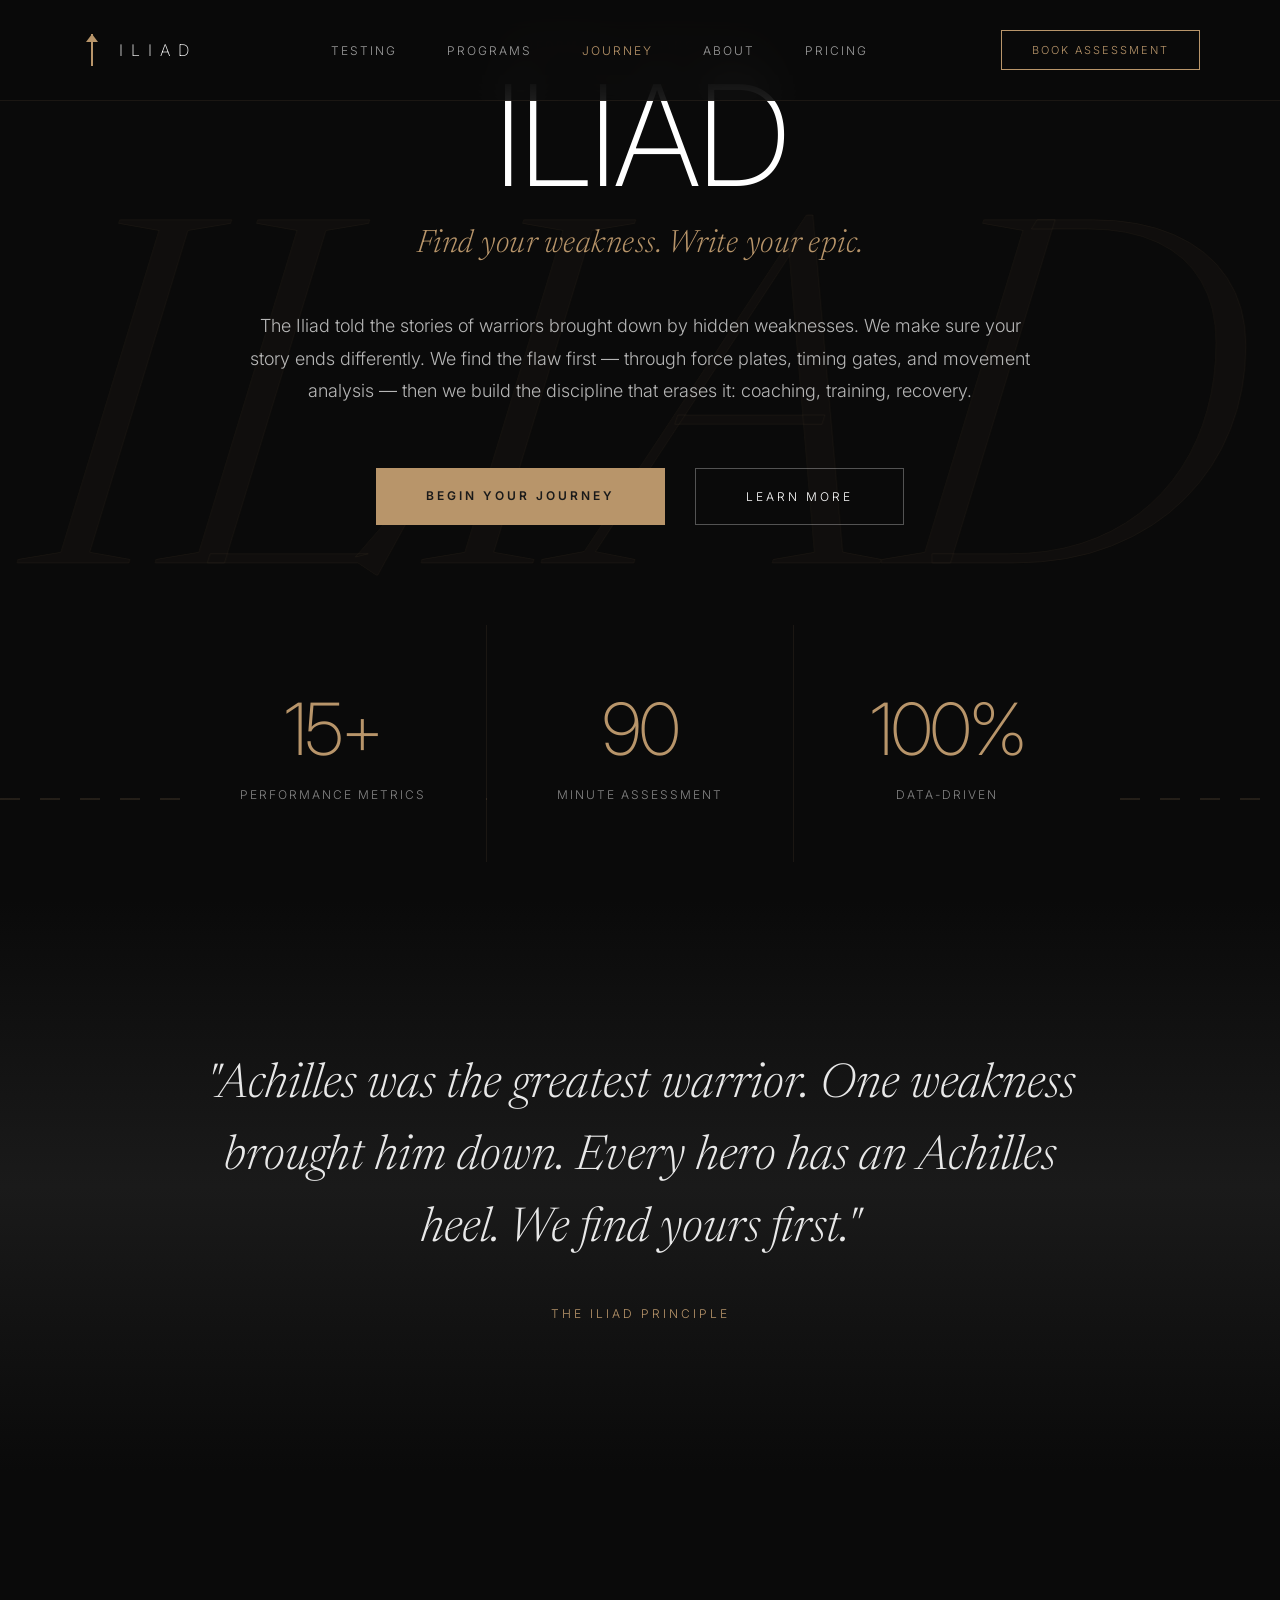
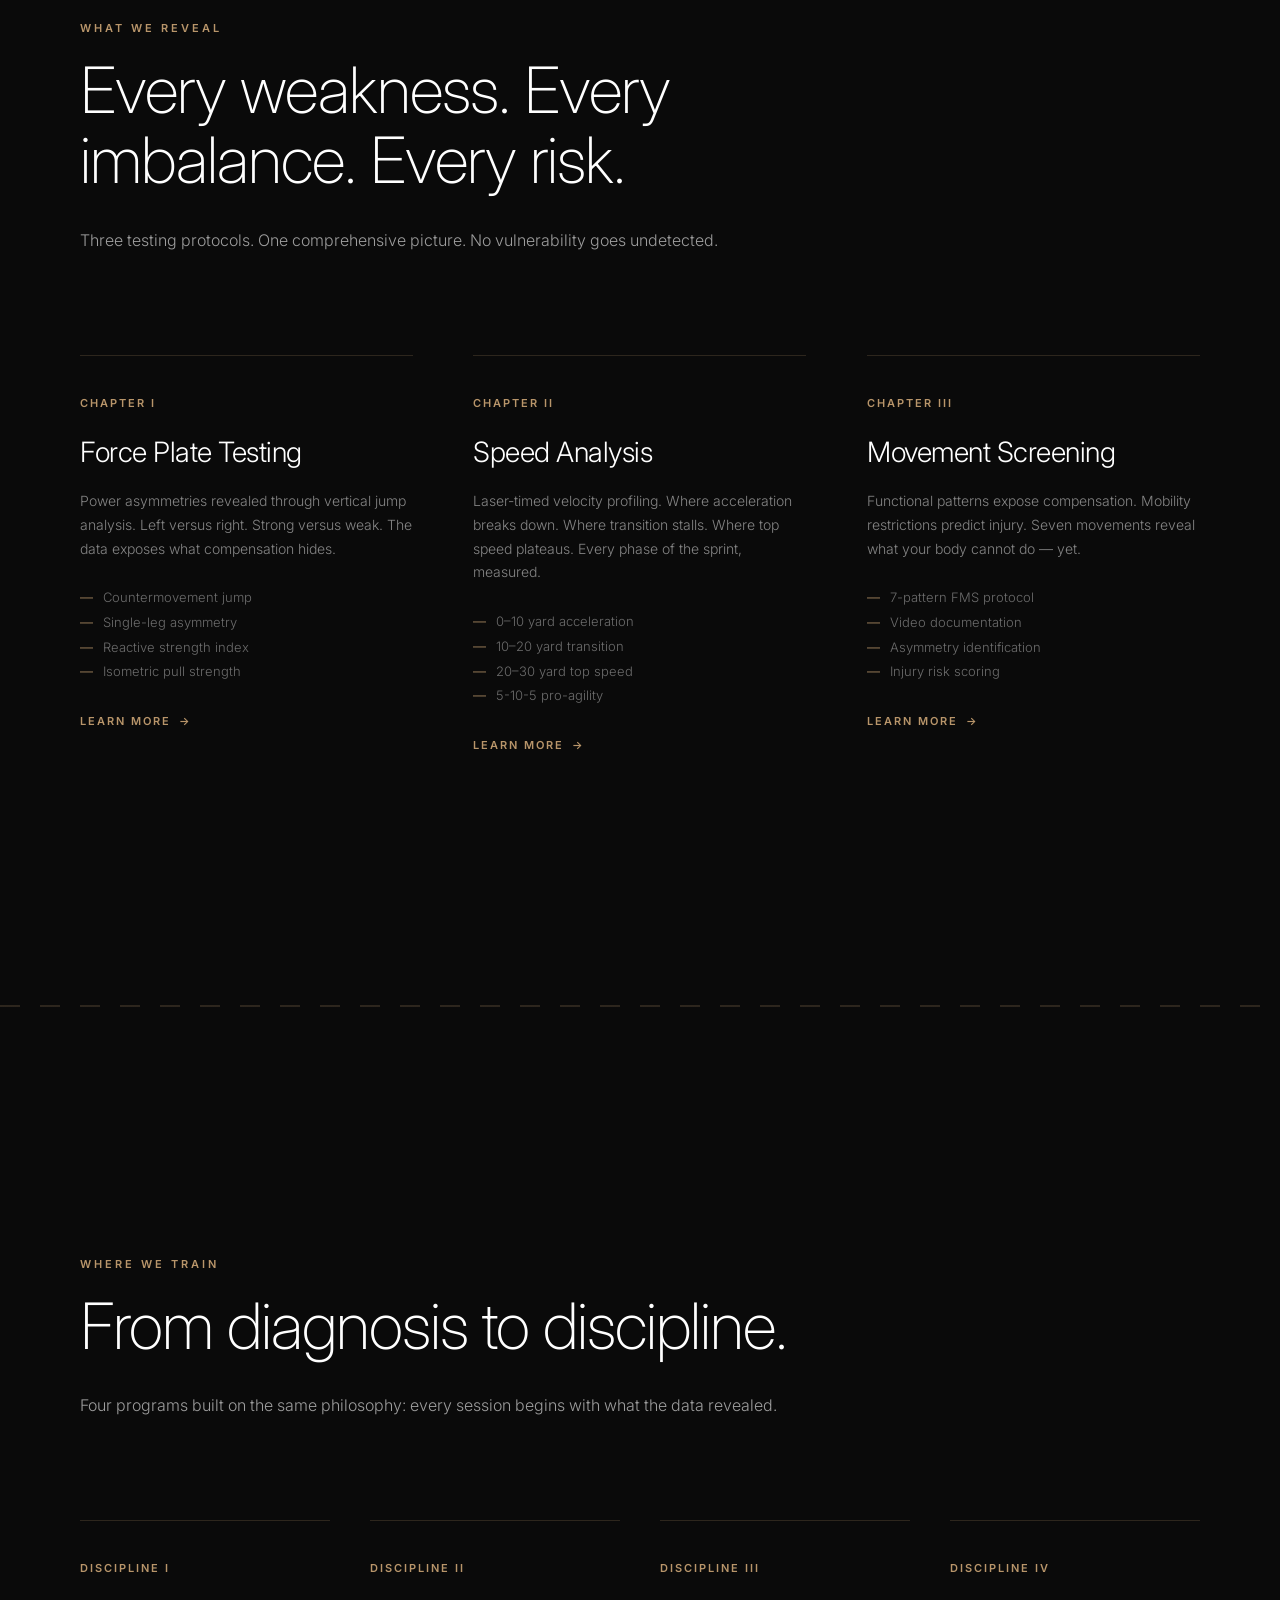
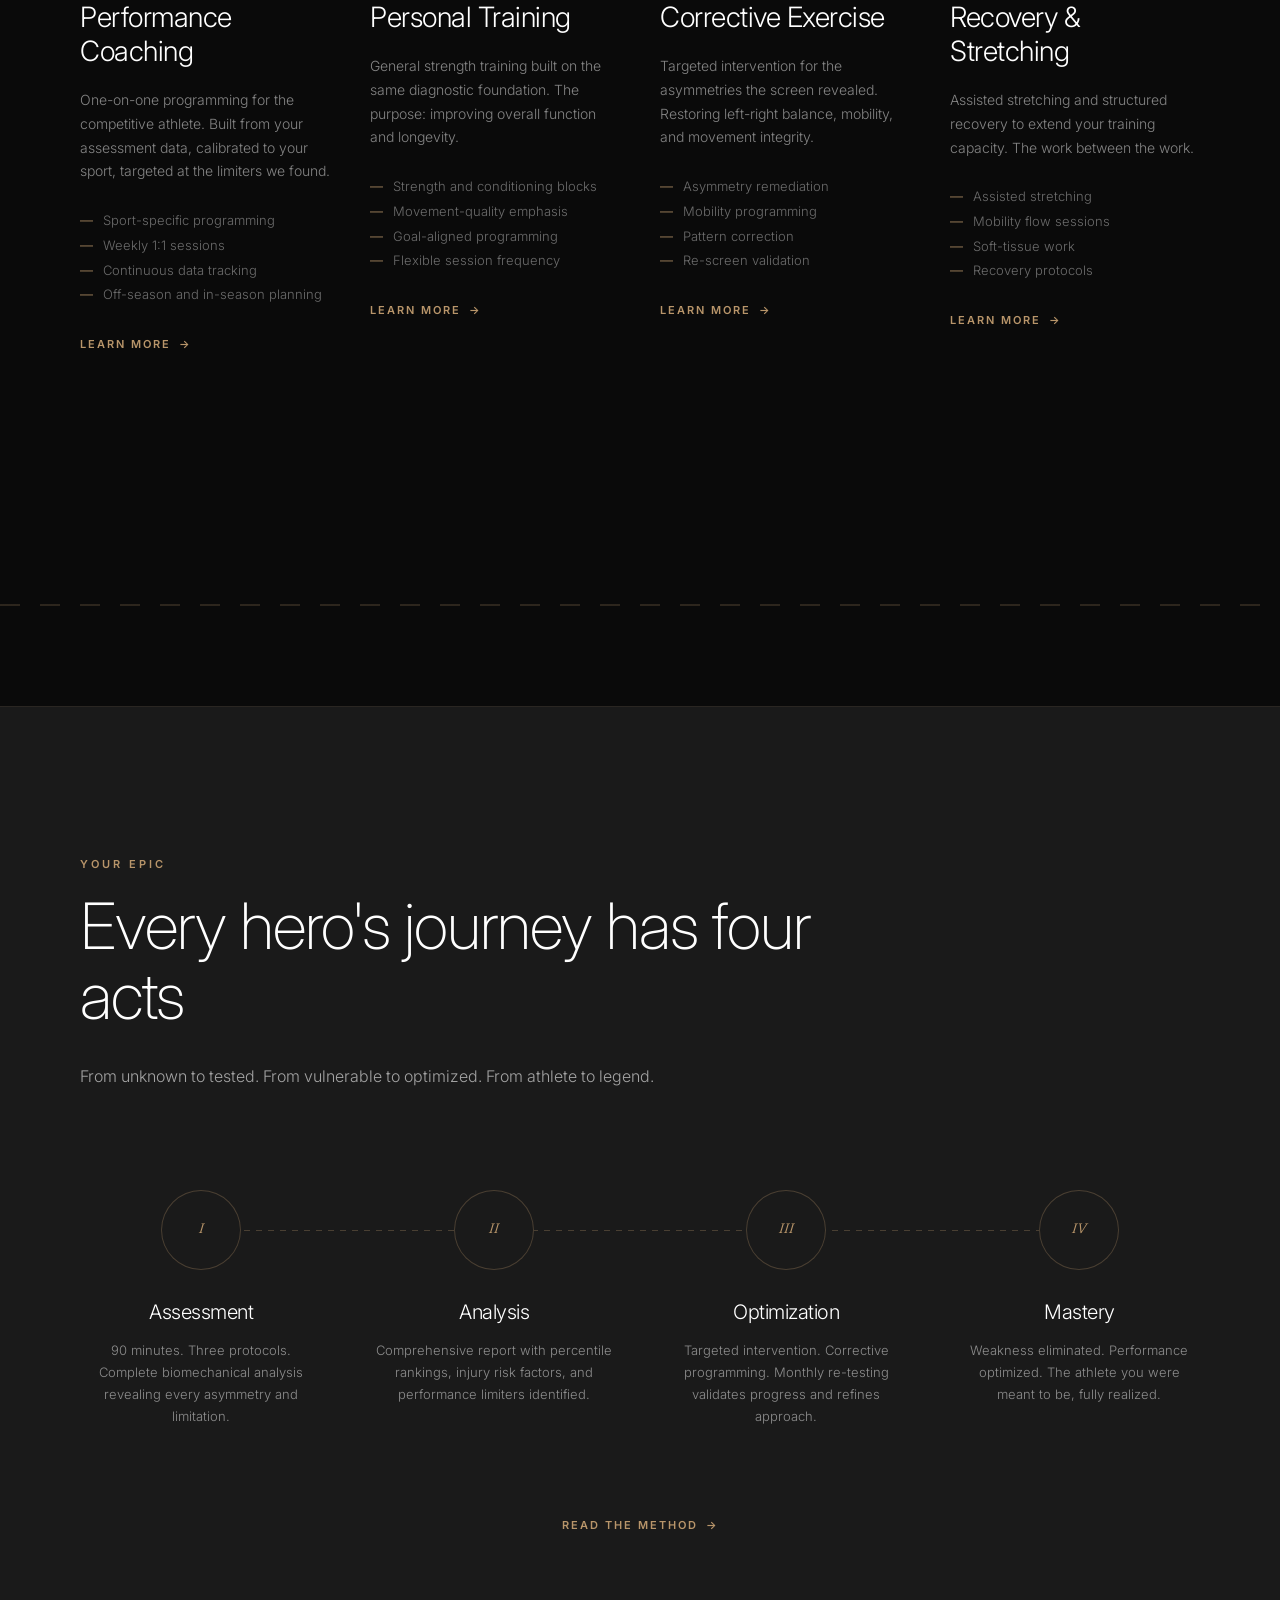
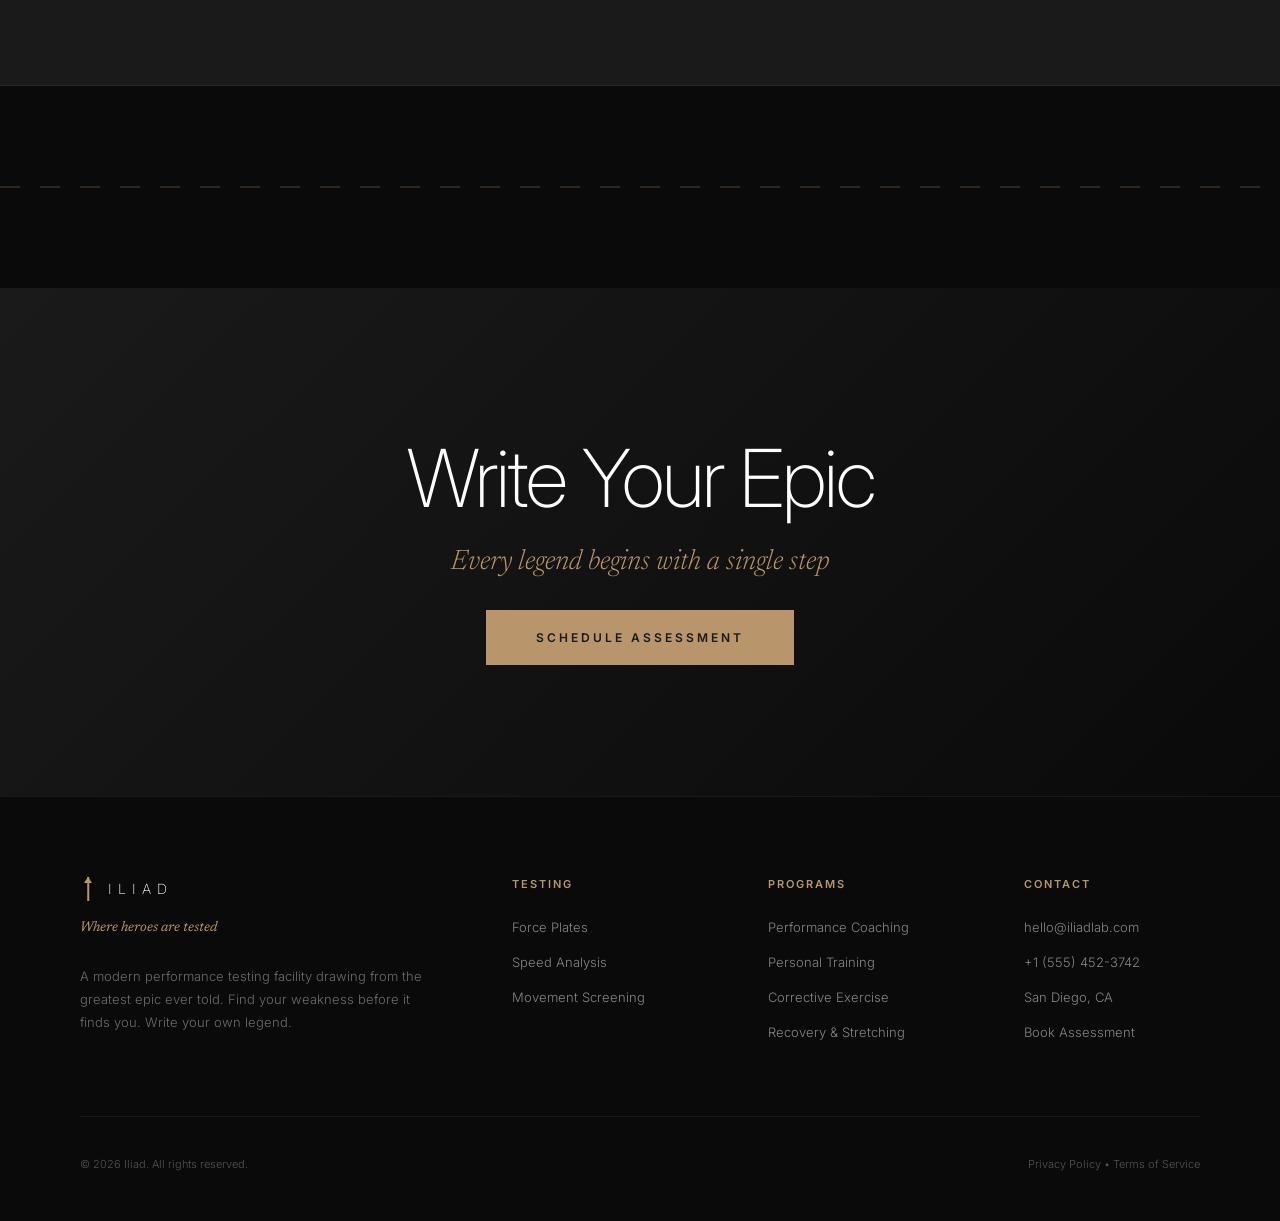
==== index.html @ 8b355505 "Initial commit: ILIAD performance brand site Static marketing site for ILIAD performance testing fac" ====
<!DOCTYPE html>
<html lang="en">
<head>
    <meta charset="UTF-8">
    <meta name="viewport" content="width=device-width, initial-scale=1.0">
    <title>ILIAD — Performance Testing Facility</title>

    <meta name="description" content="ILIAD is a performance testing facility that uses force plates, timing gates, and movement analysis to find athletic weaknesses before they become injuries. San Diego, CA.">
    <meta name="theme-color" content="#0A0A0A">

    <meta property="og:type" content="website">
    <meta property="og:title" content="ILIAD — Performance Testing Facility">
    <meta property="og:description" content="Find your weakness. Write your epic. Comprehensive athletic testing in San Diego.">
    <meta property="og:image" content="og-image.jpg">

    <meta name="twitter:card" content="summary_large_image">
    <meta name="twitter:title" content="ILIAD — Performance Testing Facility">
    <meta name="twitter:description" content="Find your weakness. Write your epic.">

    <link rel="icon" type="image/svg+xml" href="data:image/svg+xml;utf8,<svg xmlns='http://www.w3.org/2000/svg' viewBox='0 0 24 32'><rect x='11' y='8' width='2' height='24' fill='%23B8956A'/><polygon points='12,0 18,8 6,8' fill='%23B8956A'/></svg>">

    <link rel="preconnect" href="https://fonts.googleapis.com">
    <link rel="preconnect" href="https://fonts.gstatic.com" crossorigin>
    <link href="https://fonts.googleapis.com/css2?family=Inter:wght@200;300;400;600;800&family=Newsreader:ital,wght@0,300;1,300&display=swap" rel="stylesheet">
    <link rel="stylesheet" href="app.css">
    <script>document.documentElement.classList.add('js');</script>
</head>
<body>
    <nav>
        <a href="index.html" class="logo">
            <div class="logo-mark"></div>
            <div class="logo-text">ILIAD</div>
        </a>
        <div class="nav-links">
            <a href="testing.html" data-spy="testing" data-content="nav.testing">Testing</a>
            <a href="programs.html" data-spy="programs" data-content="nav.programs">Programs</a>
            <a href="journey.html" data-spy="journey" data-content="nav.journey">Journey</a>
            <a href="about.html" data-content="nav.about">About</a>
            <a href="pricing.html" data-content="nav.pricing">Pricing</a>
        </div>
        <a href="book.html" class="nav-cta" data-content="nav.bookAssessment">Book Assessment</a>
        <button class="nav-toggle" aria-label="Open menu" aria-expanded="false" aria-controls="mobile-menu">
            <span></span>
            <span></span>
            <span></span>
        </button>
    </nav>

    <div class="mobile-menu" id="mobile-menu" aria-hidden="true">
        <div class="mobile-menu-content">
            <a href="testing.html" data-spy="testing" data-content="nav.testing">Testing</a>
            <a href="programs.html" data-spy="programs" data-content="nav.programs">Programs</a>
            <a href="journey.html" data-spy="journey" data-content="nav.journey">Journey</a>
            <a href="about.html" data-content="nav.about">About</a>
            <a href="pricing.html" data-content="nav.pricing">Pricing</a>
            <a href="book.html" class="mobile-menu-cta" data-content="nav.bookAssessment">Book Assessment</a>
        </div>
    </div>

    <section class="hero">
        <div class="hero-watermark" aria-hidden="true">ILIAD</div>
        <div class="hero-content">
            <div class="hero-label" data-content="home.hero.label">Performance Testing Facility</div>
            <h1 class="hero-title" data-content="home.hero.title">ILIAD</h1>
            <p class="hero-subtitle" data-content="home.hero.subtitle">Find your weakness. Write your epic.</p>
            <p class="hero-description" data-content="home.hero.description">
                The Iliad told the stories of warriors brought down by hidden weaknesses.
                We make sure your story ends differently. We find the flaw first — through force plates,
                timing gates, and movement analysis — then we build the discipline that erases it:
                coaching, training, recovery.
            </p>
            <div class="hero-ctas">
                <a href="book.html" class="btn-primary" data-content="buttons.beginJourney">Begin Your Journey</a>
                <a href="testing.html" class="btn-secondary" data-content="buttons.learnMore">Learn More</a>
            </div>

            <div class="stats-bar">
                <div class="stat">
                    <div class="stat-number" data-content="home.stats.stat1.number">15+</div>
                    <div class="stat-label" data-content="home.stats.stat1.label">Performance Metrics</div>
                </div>
                <div class="stat">
                    <div class="stat-number" data-content="home.stats.stat2.number">90</div>
                    <div class="stat-label" data-content="home.stats.stat2.label">Minute Assessment</div>
                </div>
                <div class="stat">
                    <div class="stat-number" data-content="home.stats.stat3.number">100%</div>
                    <div class="stat-label" data-content="home.stats.stat3.label">Data-Driven</div>
                </div>
            </div>
        </div>
        <div class="scroll-indicator">Scroll to explore</div>
    </section>

    <section class="epic-quote">
        <p class="epic-quote-text reveal" data-content="home.quote.text">
            "Achilles was the greatest warrior. One weakness brought him down.
            Every hero has an Achilles heel. We find yours first."
        </p>
        <p class="epic-quote-attribution" data-content="home.quote.attribution">The Iliad Principle</p>
    </section>

    <section class="services" id="testing">
        <div class="section-header reveal">
            <div class="section-label" data-content="home.testingSummary.label">What We Reveal</div>
            <h2 class="section-title" data-content="home.testingSummary.title">Every weakness. Every imbalance. Every risk.</h2>
            <p class="section-description" data-content="home.testingSummary.description">
                Three testing protocols. One comprehensive picture. No vulnerability goes undetected.
            </p>
        </div>

        <div class="services-grid">
            <div class="service-card reveal">
                <div class="service-number" data-content="home.testingCards.card1.number">CHAPTER I</div>
                <h3 class="service-title" data-content="home.testingCards.card1.title">Force Plate Testing</h3>
                <p class="service-description" data-content="home.testingCards.card1.description">
                    Power asymmetries revealed through vertical jump analysis. Left versus right.
                    Strong versus weak. The data exposes what compensation hides.
                </p>
                <ul class="service-features" data-content="home.testingCards.card1.features">
                    <li>Countermovement jump</li>
                    <li>Single-leg asymmetry</li>
                    <li>Reactive strength index</li>
                    <li>Isometric pull strength</li>
                </ul>
                <a href="testing.html#force-plates" class="card-link" data-content="buttons.cardLearnMore">Learn more</a>
            </div>

            <div class="service-card reveal">
                <div class="service-number" data-content="home.testingCards.card2.number">CHAPTER II</div>
                <h3 class="service-title" data-content="home.testingCards.card2.title">Speed Analysis</h3>
                <p class="service-description" data-content="home.testingCards.card2.description">
                    Laser-timed velocity profiling. Where acceleration breaks down.
                    Where transition stalls. Where top speed plateaus. Every phase of
                    the sprint, measured.
                </p>
                <ul class="service-features" data-content="home.testingCards.card2.features">
                    <li>0–10 yard acceleration</li>
                    <li>10–20 yard transition</li>
                    <li>20–30 yard top speed</li>
                    <li>5-10-5 pro-agility</li>
                </ul>
                <a href="testing.html#speed" class="card-link" data-content="buttons.cardLearnMore">Learn more</a>
            </div>

            <div class="service-card reveal">
                <div class="service-number" data-content="home.testingCards.card3.number">CHAPTER III</div>
                <h3 class="service-title" data-content="home.testingCards.card3.title">Movement Screening</h3>
                <p class="service-description" data-content="home.testingCards.card3.description">
                    Functional patterns expose compensation. Mobility restrictions predict injury.
                    Seven movements reveal what your body cannot do — yet.
                </p>
                <ul class="service-features" data-content="home.testingCards.card3.features">
                    <li>7-pattern FMS protocol</li>
                    <li>Video documentation</li>
                    <li>Asymmetry identification</li>
                    <li>Injury risk scoring</li>
                </ul>
                <a href="testing.html#movement-screening" class="card-link" data-content="buttons.cardLearnMore">Learn more</a>
            </div>
        </div>
    </section>

    <div class="greek-pattern"></div>

    <section class="services" id="programs">
        <div class="section-header reveal">
            <div class="section-label" data-content="home.programsSummary.label">Where We Train</div>
            <h2 class="section-title" data-content="home.programsSummary.title">From diagnosis to discipline.</h2>
            <p class="section-description" data-content="home.programsSummary.description">
                Four programs built on the same philosophy: every session begins with what the data revealed.
            </p>
        </div>

        <div class="services-grid programs-grid">
            <div class="service-card reveal">
                <div class="service-number" data-content="home.programCards.card1.number">DISCIPLINE I</div>
                <h3 class="service-title" data-content="home.programCards.card1.title">Performance Coaching</h3>
                <p class="service-description" data-content="home.programCards.card1.description">
                    One-on-one programming for the competitive athlete. Built from your assessment data,
                    calibrated to your sport, targeted at the limiters we found.
                </p>
                <ul class="service-features" data-content="home.programCards.card1.features">
                    <li>Sport-specific programming</li>
                    <li>Weekly 1:1 sessions</li>
                    <li>Continuous data tracking</li>
                    <li>Off-season and in-season planning</li>
                </ul>
                <a href="programs.html#performance-coaching" class="card-link" data-content="buttons.cardLearnMore">Learn more</a>
            </div>

            <div class="service-card reveal">
                <div class="service-number" data-content="home.programCards.card2.number">DISCIPLINE II</div>
                <h3 class="service-title" data-content="home.programCards.card2.title">Personal Training</h3>
                <p class="service-description" data-content="home.programCards.card2.description">
                    General strength training built on the same diagnostic foundation.
                    The purpose: improving overall function and longevity.
                </p>
                <ul class="service-features" data-content="home.programCards.card2.features">
                    <li>Strength and conditioning blocks</li>
                    <li>Movement-quality emphasis</li>
                    <li>Goal-aligned programming</li>
                    <li>Flexible session frequency</li>
                </ul>
                <a href="programs.html#personal-training" class="card-link" data-content="buttons.cardLearnMore">Learn more</a>
            </div>

            <div class="service-card reveal">
                <div class="service-number" data-content="home.programCards.card3.number">DISCIPLINE III</div>
                <h3 class="service-title" data-content="home.programCards.card3.title">Corrective Exercise</h3>
                <p class="service-description" data-content="home.programCards.card3.description">
                    Targeted intervention for the asymmetries the screen revealed.
                    Restoring left-right balance, mobility, and movement integrity.
                </p>
                <ul class="service-features" data-content="home.programCards.card3.features">
                    <li>Asymmetry remediation</li>
                    <li>Mobility programming</li>
                    <li>Pattern correction</li>
                    <li>Re-screen validation</li>
                </ul>
                <a href="programs.html#corrective-exercise" class="card-link" data-content="buttons.cardLearnMore">Learn more</a>
            </div>

            <div class="service-card reveal">
                <div class="service-number" data-content="home.programCards.card4.number">DISCIPLINE IV</div>
                <h3 class="service-title" data-content="home.programCards.card4.title">Recovery &amp; Stretching</h3>
                <p class="service-description" data-content="home.programCards.card4.description">
                    Assisted stretching and structured recovery to extend your training capacity.
                    The work between the work.
                </p>
                <ul class="service-features" data-content="home.programCards.card4.features">
                    <li>Assisted stretching</li>
                    <li>Mobility flow sessions</li>
                    <li>Soft-tissue work</li>
                    <li>Recovery protocols</li>
                </ul>
                <a href="programs.html#recovery" class="card-link" data-content="buttons.cardLearnMore">Learn more</a>
            </div>
        </div>
    </section>

    <div class="greek-pattern"></div>

    <section class="journey" id="journey">
        <div class="journey-container">
            <div class="section-header reveal">
                <div class="section-label" data-content="home.journeySummary.label">Your Epic</div>
                <h2 class="section-title" data-content="home.journeySummary.title">Every hero's journey has four acts</h2>
                <p class="section-description" data-content="home.journeySummary.description">
                    From unknown to tested. From vulnerable to optimized. From athlete to legend.
                </p>
            </div>

            <div class="journey-steps">
                <div class="journey-step reveal">
                    <div class="step-icon" data-content="home.journeySteps.step1.roman">I</div>
                    <h3 class="step-title" data-content="home.journeySteps.step1.title">Assessment</h3>
                    <p class="step-description" data-content="home.journeySteps.step1.description">
                        90 minutes. Three protocols. Complete biomechanical analysis revealing every asymmetry and limitation.
                    </p>
                </div>

                <div class="journey-step reveal">
                    <div class="step-icon" data-content="home.journeySteps.step2.roman">II</div>
                    <h3 class="step-title" data-content="home.journeySteps.step2.title">Analysis</h3>
                    <p class="step-description" data-content="home.journeySteps.step2.description">
                        Comprehensive report with percentile rankings, injury risk factors, and performance limiters identified.
                    </p>
                </div>

                <div class="journey-step reveal">
                    <div class="step-icon" data-content="home.journeySteps.step3.roman">III</div>
                    <h3 class="step-title" data-content="home.journeySteps.step3.title">Optimization</h3>
                    <p class="step-description" data-content="home.journeySteps.step3.description">
                        Targeted intervention. Corrective programming. Monthly re-testing validates progress and refines approach.
                    </p>
                </div>

                <div class="journey-step reveal">
                    <div class="step-icon" data-content="home.journeySteps.step4.roman">IV</div>
                    <h3 class="step-title" data-content="home.journeySteps.step4.title">Mastery</h3>
                    <p class="step-description" data-content="home.journeySteps.step4.description">
                        Weakness eliminated. Performance optimized. The athlete you were meant to be, fully realized.
                    </p>
                </div>
            </div>

            <div class="journey-cta reveal">
                <a href="journey.html" class="card-link" data-content="buttons.readMethod">Read the method</a>
            </div>
        </div>
    </section>

    <div class="greek-pattern"></div>

    <section class="cta-section" id="book">
        <div class="cta-container">
            <h2 class="cta-title" data-content="home.cta.title">Write Your Epic</h2>
            <p class="cta-subtitle" data-content="home.cta.subtitle">Every legend begins with a single step</p>
            <a href="book.html" class="btn-primary" data-content="buttons.scheduleAssessment">Schedule Assessment</a>
        </div>
    </section>

    <footer id="contact">
        <div class="footer-container">
            <div>
                <div class="footer-brand">
                    <div class="footer-logo-mark"></div>
                    <span>ILIAD</span>
                </div>
                <div class="footer-tagline" data-content="brand.tagline">Where heroes are tested</div>
                <p class="footer-description" data-content="brand.description">
                    A modern performance testing facility drawing from the greatest epic ever told.
                    Find your weakness before it finds you. Write your own legend.
                </p>
            </div>

            <div>
                <div class="footer-title" data-content="footer.testingTitle">Testing</div>
                <ul class="footer-links">
                    <li><a href="testing.html#force-plates" data-content="footer.forcePlatesLink">Force Plates</a></li>
                    <li><a href="testing.html#speed" data-content="footer.speedLink">Speed Analysis</a></li>
                    <li><a href="testing.html#movement-screening" data-content="footer.movementLink">Movement Screening</a></li>
                </ul>
            </div>

            <div>
                <div class="footer-title" data-content="footer.programsTitle">Programs</div>
                <ul class="footer-links">
                    <li><a href="programs.html#performance-coaching" data-content="footer.coachingLink">Performance Coaching</a></li>
                    <li><a href="programs.html#personal-training" data-content="footer.trainingLink">Personal Training</a></li>
                    <li><a href="programs.html#corrective-exercise" data-content="footer.correctiveLink">Corrective Exercise</a></li>
                    <li><a href="programs.html#recovery" data-content="footer.recoveryLink">Recovery &amp; Stretching</a></li>
                </ul>
            </div>

            <div>
                <div class="footer-title" data-content="footer.contactTitle">Contact</div>
                <ul class="footer-links">
                    <li><a href="mailto:hello@iliadlab.com" data-content="contact.email">hello@iliadlab.com</a></li>
                    <li><a href="tel:+15554523742" data-content="contact.phone">+1 (555) 452-3742</a></li>
                    <li><a href="#contact" data-content="contact.location">San Diego, CA</a></li>
                    <li><a href="book.html" data-content="footer.bookAssessmentLink">Book Assessment</a></li>
                </ul>
            </div>
        </div>

        <div class="footer-bottom">
            <div data-content="brand.copyright">© 2026 Iliad. All rights reserved.</div>
            <div><a href="privacy.html">Privacy Policy</a> • <a href="terms.html">Terms of Service</a></div>
        </div>
    </footer>

    <script src="content.js" defer></script>
    <script src="app.js" defer></script>
</body>
</html>
---- app.css ----
* {
    margin: 0;
    padding: 0;
    box-sizing: border-box;
}

:root {
    --primary: #1A1A1A;
    --accent: #B8956A;
    --secondary: #4A4A4A;
    --highlight: #E8E3DA;
    --pure-white: #FFFFFF;
}

html {
    scroll-behavior: smooth;
}

section[id], footer[id] {
    scroll-margin-top: 90px;
}

/* Page-to-page fade-out transition */
html.js body {
    transition: opacity 0.3s ease;
}
html.js body.is-leaving {
    opacity: 0;
}
@media (prefers-reduced-motion: reduce) {
    html.js body { transition: none; }
    html.js body.is-leaving { opacity: 1; }
}

body {
    font-family: 'Inter', sans-serif;
    background: #0A0A0A;
    color: var(--pure-white);
    -webkit-font-smoothing: antialiased;
    overflow-x: hidden;
}

/* Navigation */
nav {
    position: fixed;
    top: 0;
    width: 100%;
    padding: 30px 80px;
    display: flex;
    justify-content: space-between;
    align-items: center;
    z-index: 1000;
    background: rgba(10, 10, 10, 0.85);
    backdrop-filter: blur(20px);
    border-bottom: 1px solid rgba(184, 149, 106, 0.1);
}

.logo {
    display: flex;
    align-items: center;
    gap: 15px;
    text-decoration: none;
    color: inherit;
}

.nav-links a.active {
    color: var(--accent);
}

.logo-mark {
    width: 24px;
    height: 32px;
    position: relative;
}

.logo-mark::before {
    content: '';
    position: absolute;
    bottom: 0;
    left: 50%;
    transform: translateX(-50%);
    width: 2px;
    height: 32px;
    background: var(--accent);
}

.logo-mark::after {
    content: '';
    position: absolute;
    top: 0;
    left: 50%;
    transform: translateX(-50%);
    width: 0;
    height: 0;
    border-left: 6px solid transparent;
    border-right: 6px solid transparent;
    border-bottom: 8px solid var(--accent);
}

.logo-text {
    font-size: 16px;
    font-weight: 200;
    letter-spacing: 8px;
    text-transform: uppercase;
}

.nav-links {
    display: flex;
    gap: 50px;
    font-size: 12px;
    font-weight: 300;
    letter-spacing: 2px;
    text-transform: uppercase;
}

.nav-links a {
    color: rgba(255, 255, 255, 0.6);
    text-decoration: none;
    transition: color 0.3s ease;
}

.nav-links a:hover {
    color: var(--accent);
}

.nav-cta {
    padding: 12px 30px;
    border: 1px solid var(--accent);
    color: var(--accent);
    text-decoration: none;
    font-size: 11px;
    font-weight: 300;
    letter-spacing: 2px;
    text-transform: uppercase;
    transition: all 0.3s ease;
}

.nav-cta:hover {
    background: var(--accent);
    color: var(--primary);
}

/* Hero Section */
.hero {
    min-height: 100vh;
    display: flex;
    align-items: center;
    justify-content: center;
    position: relative;
    overflow: hidden;
    padding: 0 80px;
}

/* Subtle Greek key pattern in background */
.hero::after {
    content: '';
    position: absolute;
    bottom: 100px;
    left: 0;
    width: 100%;
    height: 2px;
    background: repeating-linear-gradient(
        90deg,
        rgba(184, 149, 106, 0.15),
        rgba(184, 149, 106, 0.15) 20px,
        transparent 20px,
        transparent 40px
    );
    pointer-events: none;
}

.hero-content {
    max-width: 1200px;
    text-align: center;
    position: relative;
    z-index: 1;
}

.hero-label {
    font-size: 11px;
    font-weight: 600;
    letter-spacing: 3px;
    text-transform: uppercase;
    color: var(--accent);
    margin-bottom: 20px;
}

.hero-title {
    font-size: 140px;
    font-weight: 200;
    letter-spacing: -3px;
    margin-bottom: 30px;
    line-height: 0.9;
}

.hero-subtitle {
    font-family: 'Newsreader', serif;
    font-size: 32px;
    font-weight: 300;
    font-style: italic;
    color: var(--accent);
    margin-bottom: 50px;
    letter-spacing: 0.5px;
}

.hero-description {
    font-size: 18px;
    font-weight: 300;
    line-height: 1.8;
    color: rgba(255, 255, 255, 0.7);
    max-width: 800px;
    margin: 0 auto 60px;
}

.hero-ctas {
    display: flex;
    gap: 30px;
    justify-content: center;
}

.btn-primary {
    padding: 20px 50px;
    background: var(--accent);
    color: var(--primary);
    text-decoration: none;
    font-size: 12px;
    font-weight: 600;
    letter-spacing: 3px;
    text-transform: uppercase;
    transition: all 0.3s ease;
}

.btn-primary:hover {
    background: #C9A67A;
}

.btn-secondary {
    padding: 20px 50px;
    border: 1px solid rgba(255, 255, 255, 0.3);
    color: var(--pure-white);
    text-decoration: none;
    font-size: 12px;
    font-weight: 300;
    letter-spacing: 3px;
    text-transform: uppercase;
    transition: all 0.3s ease;
}

.btn-secondary:hover {
    border-color: var(--accent);
    color: var(--accent);
}

/* Stats Bar */
.stats-bar {
    display: grid;
    grid-template-columns: repeat(3, 1fr);
    gap: 1px;
    background: rgba(184, 149, 106, 0.1);
    margin-top: 100px;
}

.stat {
    background: #0A0A0A;
    padding: 60px;
    text-align: center;
}

.stat-number {
    font-size: 72px;
    font-weight: 200;
    color: var(--accent);
    margin-bottom: 15px;
    letter-spacing: -2px;
}

.stat-label {
    font-size: 12px;
    font-weight: 300;
    letter-spacing: 2px;
    text-transform: uppercase;
    color: rgba(255, 255, 255, 0.5);
}

/* Epic Quote Section */
.epic-quote {
    padding: 150px 80px;
    text-align: center;
    background: linear-gradient(180deg, #0A0A0A 0%, #1A1A1A 50%, #0A0A0A 100%);
}

.epic-quote-text {
    font-family: 'Newsreader', serif;
    font-size: 48px;
    font-weight: 300;
    font-style: italic;
    line-height: 1.5;
    max-width: 900px;
    margin: 0 auto 40px;
    color: rgba(255, 255, 255, 0.9);
}

.epic-quote-attribution {
    font-size: 12px;
    font-weight: 300;
    letter-spacing: 3px;
    text-transform: uppercase;
    color: var(--accent);
}

/* Services Section */
.services {
    padding: 150px 80px;
    max-width: 1400px;
    margin: 0 auto;
}

.section-header {
    max-width: 800px;
    margin-bottom: 100px;
}

.section-label {
    font-size: 11px;
    font-weight: 600;
    letter-spacing: 3px;
    text-transform: uppercase;
    color: var(--accent);
    margin-bottom: 20px;
}

.section-title {
    font-size: 64px;
    font-weight: 200;
    letter-spacing: -1px;
    margin-bottom: 30px;
    line-height: 1.1;
}

.section-description {
    font-size: 16px;
    font-weight: 300;
    line-height: 1.8;
    color: rgba(255, 255, 255, 0.6);
}

.services-grid {
    display: grid;
    grid-template-columns: repeat(3, 1fr);
    gap: 60px;
}

.programs-grid {
    grid-template-columns: repeat(4, 1fr);
    gap: 40px;
}

.service-card {
    border-top: 1px solid rgba(184, 149, 106, 0.2);
    padding-top: 40px;
}

.service-number {
    font-size: 11px;
    font-weight: 600;
    letter-spacing: 2px;
    color: var(--accent);
    margin-bottom: 25px;
}

.service-title {
    font-size: 28px;
    font-weight: 300;
    margin-bottom: 20px;
    letter-spacing: -0.5px;
}

.service-description {
    font-size: 14px;
    font-weight: 300;
    line-height: 1.7;
    color: rgba(255, 255, 255, 0.5);
    margin-bottom: 25px;
}

.service-features {
    list-style: none;
    font-size: 13px;
    font-weight: 300;
    color: rgba(255, 255, 255, 0.4);
    line-height: 1.9;
}

.service-features li::before {
    content: '—';
    margin-right: 10px;
    color: var(--accent);
}

.card-link {
    display: inline-block;
    margin-top: 30px;
    font-size: 11px;
    font-weight: 600;
    letter-spacing: 2px;
    text-transform: uppercase;
    color: var(--accent);
    text-decoration: none;
    border-bottom: 1px solid transparent;
    padding-bottom: 2px;
    transition: border-color 0.3s ease, color 0.3s ease;
}

.card-link::after {
    content: '→';
    display: inline-block;
    margin-left: 8px;
    transition: transform 0.3s ease;
}

.card-link:hover {
    border-bottom-color: var(--accent);
    color: #C9A67A;
}

.card-link:hover::after {
    transform: translateX(5px);
}

/* ===== Detail-page header (testing.html / programs.html) ===== */
.page-header {
    padding: 180px 80px 100px;
    text-align: center;
    position: relative;
    overflow: hidden;
}

.page-header-content {
    max-width: 900px;
    margin: 0 auto;
    position: relative;
    z-index: 1;
}

.page-header-title {
    font-size: 96px;
    font-weight: 200;
    letter-spacing: -2px;
    margin: 20px 0 30px;
    line-height: 1;
}

/* ===== Detail-page protocol blocks ===== */
.protocol {
    position: relative;
    overflow: hidden;
    max-width: 900px;
    margin: 0 auto;
    padding: 80px 80px;
    scroll-margin-top: 90px;
}

.protocol > *:not(.protocol-numeral) {
    position: relative;
    z-index: 1;
}

.protocol-title {
    font-size: 56px;
    font-weight: 200;
    letter-spacing: -1px;
    margin: 20px 0 30px;
    line-height: 1.1;
}

.protocol-lead {
    font-family: 'Newsreader', serif;
    font-size: 22px;
    font-style: italic;
    color: rgba(255, 255, 255, 0.85);
    line-height: 1.6;
    margin-bottom: 50px;
}

.protocol-subhead {
    font-size: 11px;
    font-weight: 600;
    letter-spacing: 3px;
    text-transform: uppercase;
    color: var(--accent);
    margin: 50px 0 20px;
}

.protocol-prose {
    font-size: 16px;
    font-weight: 300;
    line-height: 1.8;
    color: rgba(255, 255, 255, 0.7);
}

.protocol .service-features {
    font-size: 15px;
    color: rgba(255, 255, 255, 0.6);
}

/* Journey Section */
.journey {
    background: #1A1A1A;
    padding: 150px 80px;
    border-top: 1px solid rgba(184, 149, 106, 0.1);
    border-bottom: 1px solid rgba(184, 149, 106, 0.1);
}

.journey-container {
    max-width: 1400px;
    margin: 0 auto;
}

.journey-steps {
    display: grid;
    grid-template-columns: repeat(4, 1fr);
    gap: 50px;
    margin-top: 80px;
}

.journey-step {
    text-align: center;
    position: relative;
}

.step-icon {
    width: 80px;
    height: 80px;
    border: 1px solid rgba(184, 149, 106, 0.3);
    border-radius: 50%;
    display: flex;
    align-items: center;
    justify-content: center;
    margin: 0 auto 30px;
    font-family: 'Newsreader', serif;
    font-size: 14px;
    font-style: italic;
    color: var(--accent);
}

.step-title {
    font-size: 20px;
    font-weight: 300;
    margin-bottom: 15px;
    letter-spacing: -0.5px;
}

.step-description {
    font-size: 13px;
    font-weight: 300;
    line-height: 1.7;
    color: rgba(255, 255, 255, 0.5);
}

/* CTA Section */
.cta-section {
    padding: 150px 80px;
    background: linear-gradient(135deg, #1A1A1A, #0A0A0A);
    text-align: center;
}

.cta-container {
    max-width: 900px;
    margin: 0 auto;
}

.cta-title {
    font-size: 80px;
    font-weight: 200;
    letter-spacing: -2px;
    margin-bottom: 30px;
    line-height: 1;
}

.cta-subtitle {
    font-family: 'Newsreader', serif;
    font-size: 28px;
    font-weight: 300;
    font-style: italic;
    color: var(--accent);
    margin-bottom: 50px;
}

/* Footer */
footer {
    padding: 80px 80px 50px;
    border-top: 1px solid rgba(184, 149, 106, 0.1);
}

.footer-container {
    max-width: 1400px;
    margin: 0 auto;
    display: grid;
    grid-template-columns: 2fr 1fr 1fr 1fr;
    gap: 80px;
    margin-bottom: 60px;
}

.footer-brand {
    display: flex;
    align-items: center;
    gap: 12px;
    font-size: 14px;
    font-weight: 200;
    letter-spacing: 6px;
    text-transform: uppercase;
    margin-bottom: 20px;
}

.footer-logo-mark {
    width: 16px;
    height: 24px;
    position: relative;
}

.footer-logo-mark::before {
    content: '';
    position: absolute;
    bottom: 0;
    left: 50%;
    transform: translateX(-50%);
    width: 1.5px;
    height: 24px;
    background: var(--accent);
}

.footer-logo-mark::after {
    content: '';
    position: absolute;
    top: 0;
    left: 50%;
    transform: translateX(-50%);
    width: 0;
    height: 0;
    border-left: 4px solid transparent;
    border-right: 4px solid transparent;
    border-bottom: 6px solid var(--accent);
}

.footer-tagline {
    font-family: 'Newsreader', serif;
    font-size: 14px;
    font-style: italic;
    color: var(--accent);
    margin-bottom: 30px;
}

.footer-description {
    font-size: 13px;
    font-weight: 300;
    line-height: 1.8;
    color: rgba(255, 255, 255, 0.4);
}

.footer-title {
    font-size: 11px;
    font-weight: 600;
    letter-spacing: 2px;
    text-transform: uppercase;
    color: var(--accent);
    margin-bottom: 25px;
}

.footer-links {
    list-style: none;
}

.footer-links li {
    margin-bottom: 15px;
}

.footer-links a {
    font-size: 13px;
    font-weight: 300;
    color: rgba(255, 255, 255, 0.5);
    text-decoration: none;
    transition: color 0.3s ease;
}

.footer-links a:hover {
    color: var(--accent);
}

.footer-bottom {
    max-width: 1400px;
    margin: 0 auto;
    padding-top: 40px;
    border-top: 1px solid rgba(184, 149, 106, 0.1);
    display: flex;
    justify-content: space-between;
    font-size: 11px;
    font-weight: 300;
    color: rgba(255, 255, 255, 0.3);
}

/* Greek pattern divider */
.greek-pattern {
    height: 2px;
    background: repeating-linear-gradient(
        90deg,
        rgba(184, 149, 106, 0.2),
        rgba(184, 149, 106, 0.2) 20px,
        transparent 20px,
        transparent 40px
    );
    margin: 100px 0;
}

/* Scroll indicator */
.scroll-indicator {
    position: absolute;
    bottom: 40px;
    left: 50%;
    transform: translateX(-50%);
    font-size: 11px;
    font-weight: 300;
    letter-spacing: 2px;
    text-transform: uppercase;
    color: rgba(255, 255, 255, 0.3);
    animation: float 3s ease-in-out infinite;
}

@keyframes float {
    0%, 100% { transform: translateX(-50%) translateY(0); }
    50% { transform: translateX(-50%) translateY(-10px); }
}

/* ===== Responsive ===== */

/* Tablet */
@media (max-width: 1024px) {
    nav { padding: 24px 32px; }
    .nav-links { gap: 30px; }

    .hero { padding: 0 32px; }
    .hero-title { font-size: 96px; }
    .hero-subtitle { font-size: 26px; }
    .hero-description { font-size: 16px; }

    .epic-quote { padding: 100px 32px; }
    .epic-quote-text { font-size: 36px; }

    .services { padding: 100px 32px; }
    .services-grid { grid-template-columns: repeat(2, 1fr); gap: 50px; }
    .section-title { font-size: 48px; }
    .section-header { margin-bottom: 70px; }

    .journey { padding: 100px 32px; }
    .journey-steps { grid-template-columns: repeat(2, 1fr); gap: 60px; }

    .cta-section { padding: 120px 32px; }
    .cta-title { font-size: 64px; }

    footer { padding: 60px 32px 40px; }
    .footer-container { grid-template-columns: 1fr 1fr; gap: 50px; }

    .greek-pattern { margin: 60px 0; }

    .page-header { padding: 140px 32px 80px; }
    .page-header-title { font-size: 72px; }
    .protocol { padding: 60px 32px; }
    .protocol-title { font-size: 44px; }
    .protocol-lead { font-size: 20px; }
}

/* Mobile */
@media (max-width: 640px) {
    nav { padding: 16px 20px; }
    .nav-links { display: none; }
    .nav-cta { display: none; }
    .logo-text { font-size: 13px; letter-spacing: 5px; }

    .hero { padding: 100px 20px 60px; min-height: auto; }
    .hero::before { width: 400px; height: 400px; }
    .hero-label { font-size: 10px; letter-spacing: 2px; }
    .hero-title { font-size: 56px; letter-spacing: -1.5px; margin-bottom: 20px; }
    .hero-subtitle { font-size: 18px; margin-bottom: 30px; }
    .hero-description { font-size: 15px; line-height: 1.7; margin-bottom: 40px; }

    .hero-ctas { flex-direction: column; gap: 14px; align-items: stretch; }
    .btn-primary, .btn-secondary {
        padding: 16px 32px;
        font-size: 11px;
        letter-spacing: 2px;
        text-align: center;
    }

    .stats-bar { grid-template-columns: 1fr; margin-top: 50px; }
    .stat { padding: 28px; }
    .stat-number { font-size: 48px; }

    .scroll-indicator { display: none; }

    .epic-quote { padding: 80px 20px; }
    .epic-quote-text { font-size: 22px; line-height: 1.5; }

    .services { padding: 80px 20px; }
    .section-header { margin-bottom: 50px; }
    .section-label { font-size: 10px; letter-spacing: 2px; }
    .section-title { font-size: 32px; letter-spacing: -0.5px; }
    .section-description { font-size: 15px; }
    .services-grid { grid-template-columns: 1fr; gap: 40px; }
    .service-title { font-size: 22px; }

    .journey { padding: 80px 20px; }
    .journey-steps { grid-template-columns: 1fr; gap: 40px; margin-top: 50px; }
    .step-icon { width: 64px; height: 64px; margin-bottom: 20px; }

    .greek-pattern { margin: 50px 0; }

    .cta-section { padding: 80px 20px; }
    .cta-title { font-size: 40px; letter-spacing: -1px; }
    .cta-subtitle { font-size: 18px; margin-bottom: 30px; }

    footer { padding: 50px 20px 30px; }
    .footer-container {
        grid-template-columns: 1fr;
        gap: 40px;
        margin-bottom: 40px;
    }
    .footer-bottom {
        flex-direction: column;
        gap: 12px;
        text-align: center;
    }

    .page-header { padding: 110px 20px 60px; }
    .page-header-title { font-size: 48px; letter-spacing: -1px; }
    .protocol { padding: 50px 20px; }
    .protocol-title { font-size: 32px; }
    .protocol-lead { font-size: 17px; line-height: 1.5; margin-bottom: 30px; }
    .protocol-subhead { margin: 35px 0 15px; }
    .protocol-prose { font-size: 15px; }
    .card-link { margin-top: 24px; font-size: 10px; letter-spacing: 1.5px; }
}

/* Reduce motion */
@media (prefers-reduced-motion: reduce) {
    html { scroll-behavior: auto; }
    .scroll-indicator { animation: none; }
    *, *::before, *::after {
        transition-duration: 0.01ms !important;
        animation-duration: 0.01ms !important;
    }
}

/* ===== Watermark chapter numerals ===== */
.protocol-numeral {
    position: absolute;
    top: 20px;
    right: 20px;
    font-family: 'Newsreader', serif;
    font-size: 280px;
    font-style: italic;
    font-weight: 300;
    color: rgba(184, 149, 106, 0.04);
    -webkit-text-stroke: 1px rgba(184, 149, 106, 0.18);
    line-height: 0.85;
    pointer-events: none;
    user-select: none;
    z-index: 0;
}

@media (max-width: 1024px) {
    .protocol-numeral { font-size: 200px; top: 10px; right: 10px; }
}
@media (max-width: 640px) {
    .protocol-numeral { font-size: 130px; top: 8px; right: 8px; }
}

/* ===== Card hover lift ===== */
.service-card {
    transition: transform 0.4s ease, border-top-color 0.3s ease;
}
.service-card:hover {
    transform: translateY(-4px);
    border-top-color: var(--accent);
}

.journey-step .step-icon {
    transition: transform 0.4s ease, border-color 0.3s ease, background 0.3s ease;
}
.journey-step:hover .step-icon {
    transform: translateY(-4px);
    border-color: var(--accent);
    background: rgba(184, 149, 106, 0.1);
}

/* ===== Scroll-triggered fade-up ===== */
html.js .reveal {
    opacity: 0;
    transform: translateY(24px);
    transition: opacity 0.8s ease, transform 0.8s ease;
    will-change: opacity, transform;
}
html.js .reveal.is-visible {
    opacity: 1;
    transform: translateY(0);
}
.services-grid .reveal:nth-child(2) { transition-delay: 0.08s; }
.services-grid .reveal:nth-child(3) { transition-delay: 0.16s; }
.services-grid .reveal:nth-child(4) { transition-delay: 0.24s; }
.journey-steps .reveal:nth-child(2) { transition-delay: 0.08s; }
.journey-steps .reveal:nth-child(3) { transition-delay: 0.16s; }
.journey-steps .reveal:nth-child(4) { transition-delay: 0.24s; }

@media (prefers-reduced-motion: reduce) {
    html.js .reveal {
        opacity: 1;
        transform: none;
        transition: none;
    }
}

/* ===== Sticky chapter rail (detail pages) ===== */
.chapter-rail {
    position: fixed;
    right: 32px;
    top: 50%;
    transform: translateY(-50%);
    z-index: 100;
    display: flex;
    flex-direction: column;
    gap: 18px;
    padding: 20px 0;
}

.rail-item {
    display: flex;
    align-items: center;
    gap: 14px;
    text-decoration: none;
    color: rgba(255, 255, 255, 0.35);
    transition: color 0.3s ease;
}

.rail-num {
    display: inline-block;
    min-width: 28px;
    text-align: right;
    font-family: 'Newsreader', serif;
    font-size: 16px;
    font-style: italic;
    line-height: 1;
}

.rail-label {
    font-family: 'Inter', sans-serif;
    font-size: 10px;
    font-weight: 600;
    letter-spacing: 2px;
    text-transform: uppercase;
    opacity: 0;
    transform: translateX(-8px);
    transition: opacity 0.3s ease, transform 0.3s ease;
    white-space: nowrap;
}

.rail-item:hover {
    color: var(--accent);
}

.rail-item:hover .rail-label,
.rail-item.active .rail-label {
    opacity: 1;
    transform: translateX(0);
}

.rail-item.active {
    color: var(--accent);
}

@media (max-width: 1024px) {
    .chapter-rail { display: none; }
}

/* ===== Protocol media (SVG illustrations / image placeholders) ===== */
.protocol-media {
    margin: 30px 0 50px;
    padding: 24px;
    background: rgba(184, 149, 106, 0.03);
    border: 1px solid rgba(184, 149, 106, 0.12);
    border-radius: 2px;
    display: flex;
    align-items: center;
    justify-content: center;
    min-height: 180px;
}

.protocol-media svg {
    width: 100%;
    height: auto;
    max-width: 640px;
}

.protocol-media img {
    width: 100%;
    height: auto;
    display: block;
    max-width: 640px;
}

@media (max-width: 640px) {
    .protocol-media { padding: 16px; min-height: 120px; }
}

.placeholder-label {
    color: rgba(255, 255, 255, 0.28);
    font-size: 11px;
    font-weight: 300;
    letter-spacing: 2px;
    text-transform: uppercase;
    text-align: center;
    line-height: 1.6;
}

/* ===== Booking form (book.html) ===== */
.booking-section {
    max-width: 1100px;
    margin: 0 auto;
    padding: 60px 80px 100px;
    display: grid;
    grid-template-columns: 1.4fr 1fr;
    gap: 60px;
    align-items: start;
}

.booking-form {
    display: flex;
    flex-direction: column;
    gap: 22px;
}

.form-row {
    display: flex;
    flex-direction: column;
    gap: 8px;
}

.form-row label {
    font-family: 'Inter', sans-serif;
    font-size: 11px;
    font-weight: 600;
    letter-spacing: 2px;
    text-transform: uppercase;
    color: rgba(184, 149, 106, 0.85);
}

.form-required {
    color: var(--accent);
    margin-left: 2px;
}

.form-row input,
.form-row select,
.form-row textarea {
    background: rgba(255, 255, 255, 0.04);
    border: 1px solid rgba(184, 149, 106, 0.2);
    color: var(--pure-white);
    font-family: 'Inter', sans-serif;
    font-size: 15px;
    font-weight: 300;
    padding: 14px 16px;
    border-radius: 2px;
    transition: border-color 0.3s ease, background 0.3s ease;
}

.form-row input::placeholder,
.form-row textarea::placeholder {
    color: rgba(255, 255, 255, 0.3);
}

.form-row input:focus,
.form-row select:focus,
.form-row textarea:focus {
    outline: none;
    border-color: var(--accent);
    background: rgba(255, 255, 255, 0.06);
}

.form-row textarea {
    resize: vertical;
    min-height: 100px;
    line-height: 1.6;
    font-family: 'Inter', sans-serif;
}

.form-row select {
    appearance: none;
    -webkit-appearance: none;
    background-image: url("data:image/svg+xml;utf8,<svg xmlns='http://www.w3.org/2000/svg' width='12' height='8' viewBox='0 0 12 8'><polygon points='0,0 12,0 6,8' fill='%23B8956A'/></svg>");
    background-repeat: no-repeat;
    background-position: calc(100% - 16px) center;
    padding-right: 40px;
    cursor: pointer;
}

.form-row select option {
    background-color: #1A1A1A;
    color: #FFFFFF;
    padding: 8px;
}

.form-submit {
    align-self: flex-start;
    margin-top: 12px;
    border: none;
    cursor: pointer;
    font-family: 'Inter', sans-serif;
}

.form-fineprint {
    font-size: 12px;
    font-weight: 300;
    color: rgba(255, 255, 255, 0.5);
    line-height: 1.6;
    margin-top: 8px;
}

.form-fineprint a {
    color: var(--accent);
    text-decoration: none;
    border-bottom: 1px solid transparent;
    transition: border-color 0.3s ease;
}

.form-fineprint a:hover {
    border-bottom-color: var(--accent);
}

.booking-aside {
    border-left: 1px solid rgba(184, 149, 106, 0.15);
    padding-left: 40px;
}

.booking-aside-title {
    font-size: 11px;
    font-weight: 600;
    letter-spacing: 2px;
    text-transform: uppercase;
    color: var(--accent);
    margin-bottom: 20px;
    margin-top: 0;
}

.booking-aside-title + ol,
.booking-aside-title + ul {
    margin-bottom: 0;
}

.booking-aside :nth-child(n+3).booking-aside-title {
    margin-top: 40px;
}

.booking-steps {
    list-style: none;
    counter-reset: step;
    padding: 0;
    margin: 0;
}

.booking-steps li {
    counter-increment: step;
    position: relative;
    padding-left: 36px;
    margin-bottom: 18px;
    font-size: 14px;
    font-weight: 300;
    line-height: 1.6;
    color: rgba(255, 255, 255, 0.7);
}

.booking-steps li::before {
    content: counter(step, upper-roman) ".";
    position: absolute;
    left: 0;
    top: 0;
    font-family: 'Newsreader', serif;
    font-size: 14px;
    font-style: italic;
    color: var(--accent);
    width: 28px;
    text-align: right;
    padding-right: 8px;
}

.booking-steps strong {
    color: rgba(255, 255, 255, 0.9);
    font-weight: 600;
}

.booking-contact {
    list-style: none;
    padding: 0;
    margin: 0;
    font-size: 14px;
    font-weight: 300;
    color: rgba(255, 255, 255, 0.7);
    line-height: 2;
}

.booking-contact a {
    color: rgba(255, 255, 255, 0.7);
    text-decoration: none;
    transition: color 0.3s ease;
}

.booking-contact a:hover {
    color: var(--accent);
}

@media (max-width: 1024px) {
    .booking-section {
        grid-template-columns: 1fr;
        gap: 50px;
        padding: 50px 40px 80px;
    }
    .booking-aside {
        border-left: none;
        border-top: 1px solid rgba(184, 149, 106, 0.15);
        padding-left: 0;
        padding-top: 40px;
    }
}

@media (max-width: 640px) {
    .booking-section {
        padding: 30px 20px 60px;
    }
    .form-row input,
    .form-row select,
    .form-row textarea {
        font-size: 14px;
        padding: 12px 14px;
    }
    .form-submit {
        align-self: stretch;
        text-align: center;
    }
}

/* Footer privacy/terms links */
.footer-bottom a {
    color: inherit;
    text-decoration: none;
    transition: color 0.3s ease;
}

.footer-bottom a:hover {
    color: var(--accent);
}

/* Thanks page CTAs */
.thanks-ctas {
    display: flex;
    gap: 24px;
    justify-content: center;
    margin-top: 50px;
    flex-wrap: wrap;
}

@media (max-width: 640px) {
    .thanks-ctas {
        flex-direction: column;
        align-items: stretch;
    }
}

/* ===== Mobile hamburger + overlay menu ===== */
.nav-toggle {
    display: none;
    width: 40px;
    height: 40px;
    background: none;
    border: none;
    cursor: pointer;
    flex-direction: column;
    justify-content: center;
    align-items: center;
    gap: 5px;
    padding: 8px;
    z-index: 1001;
    position: relative;
}

.nav-toggle span {
    display: block;
    width: 22px;
    height: 1.5px;
    background: var(--accent);
    transition: transform 0.3s ease, opacity 0.3s ease;
}

.nav-toggle.is-open span:nth-child(1) {
    transform: translateY(6.5px) rotate(45deg);
}
.nav-toggle.is-open span:nth-child(2) {
    opacity: 0;
}
.nav-toggle.is-open span:nth-child(3) {
    transform: translateY(-6.5px) rotate(-45deg);
}

.mobile-menu {
    position: fixed;
    inset: 0;
    background: rgba(10, 10, 10, 0.97);
    backdrop-filter: blur(20px);
    -webkit-backdrop-filter: blur(20px);
    z-index: 999;
    opacity: 0;
    visibility: hidden;
    transition: opacity 0.4s ease, visibility 0.4s ease;
    display: flex;
    align-items: center;
    justify-content: center;
}

.mobile-menu.is-open {
    opacity: 1;
    visibility: visible;
}

.mobile-menu-content {
    display: flex;
    flex-direction: column;
    align-items: center;
    gap: 32px;
    padding: 40px;
}

.mobile-menu-content a {
    color: rgba(255, 255, 255, 0.85);
    text-decoration: none;
    font-size: 22px;
    font-weight: 200;
    letter-spacing: 5px;
    text-transform: uppercase;
    transition: color 0.3s ease;
}

.mobile-menu-content a:hover,
.mobile-menu-content a.active {
    color: var(--accent);
}

.mobile-menu-cta {
    margin-top: 16px;
    padding: 14px 36px;
    border: 1px solid var(--accent);
    color: var(--accent) !important;
    font-size: 12px !important;
    letter-spacing: 3px !important;
}

@media (max-width: 640px) {
    .nav-toggle { display: flex; }
}

/* ===== Hero ambient watermark ===== */
.hero {
    overflow: hidden;
}

.hero-watermark {
    position: absolute;
    top: 50%;
    left: 50%;
    transform: translate(-50%, -50%);
    font-family: 'Newsreader', serif;
    font-size: 480px;
    font-weight: 300;
    font-style: italic;
    color: rgba(184, 149, 106, 0.035);
    -webkit-text-stroke: 1px rgba(184, 149, 106, 0.06);
    line-height: 0.9;
    letter-spacing: -8px;
    pointer-events: none;
    user-select: none;
    z-index: 0;
    white-space: nowrap;
    will-change: transform, opacity;
}

@keyframes watermark-fade-in {
    from { opacity: 0; }
    to   { opacity: 1; }
}

html.js .hero-watermark,
html.js .page-header-watermark {
    animation: watermark-fade-in 1.2s ease 0.15s both;
}

@media (prefers-reduced-motion: reduce) {
    html.js .hero-watermark,
    html.js .page-header-watermark {
        animation: none;
    }
}

.hero-content {
    position: relative;
    z-index: 1;
}

@media (max-width: 1024px) {
    .hero-watermark { font-size: 280px; letter-spacing: -4px; }
}
@media (max-width: 640px) {
    .hero-watermark { font-size: 160px; letter-spacing: -2px; }
}

/* ===== Page-header watermark (detail pages) ===== */
.page-header {
    overflow: hidden;
}

.page-header-watermark {
    position: absolute;
    top: 55%;
    left: 50%;
    transform: translate(-50%, -50%);
    font-family: 'Newsreader', serif;
    font-style: italic;
    font-weight: 300;
    font-size: 240px;
    color: rgba(184, 149, 106, 0.04);
    -webkit-text-stroke: 1px rgba(184, 149, 106, 0.1);
    line-height: 0.9;
    pointer-events: none;
    user-select: none;
    z-index: 0;
    white-space: nowrap;
}

@media (max-width: 1024px) {
    .page-header-watermark { font-size: 160px; }
}
@media (max-width: 640px) {
    .page-header-watermark { font-size: 96px; }
}

/* ===== Journey connector line ===== */
.journey-steps {
    position: relative;
}

.journey-steps::before {
    content: '';
    position: absolute;
    top: 40px;
    left: 12.5%;
    right: 12.5%;
    height: 1px;
    background: repeating-linear-gradient(
        to right,
        rgba(184, 149, 106, 0.3),
        rgba(184, 149, 106, 0.3) 6px,
        transparent 6px,
        transparent 12px
    );
    z-index: 0;
    pointer-events: none;
}

.journey-step {
    position: relative;
    z-index: 1;
}

.journey-step .step-icon {
    background: #1A1A1A;
}

.journey-cta {
    text-align: center;
    margin-top: 60px;
}

@media (max-width: 1024px) {
    .journey-steps::before {
        top: 32px;
        left: 25%;
        right: 25%;
    }
}

@media (max-width: 640px) {
    .journey-steps::before {
        display: none;
    }
}
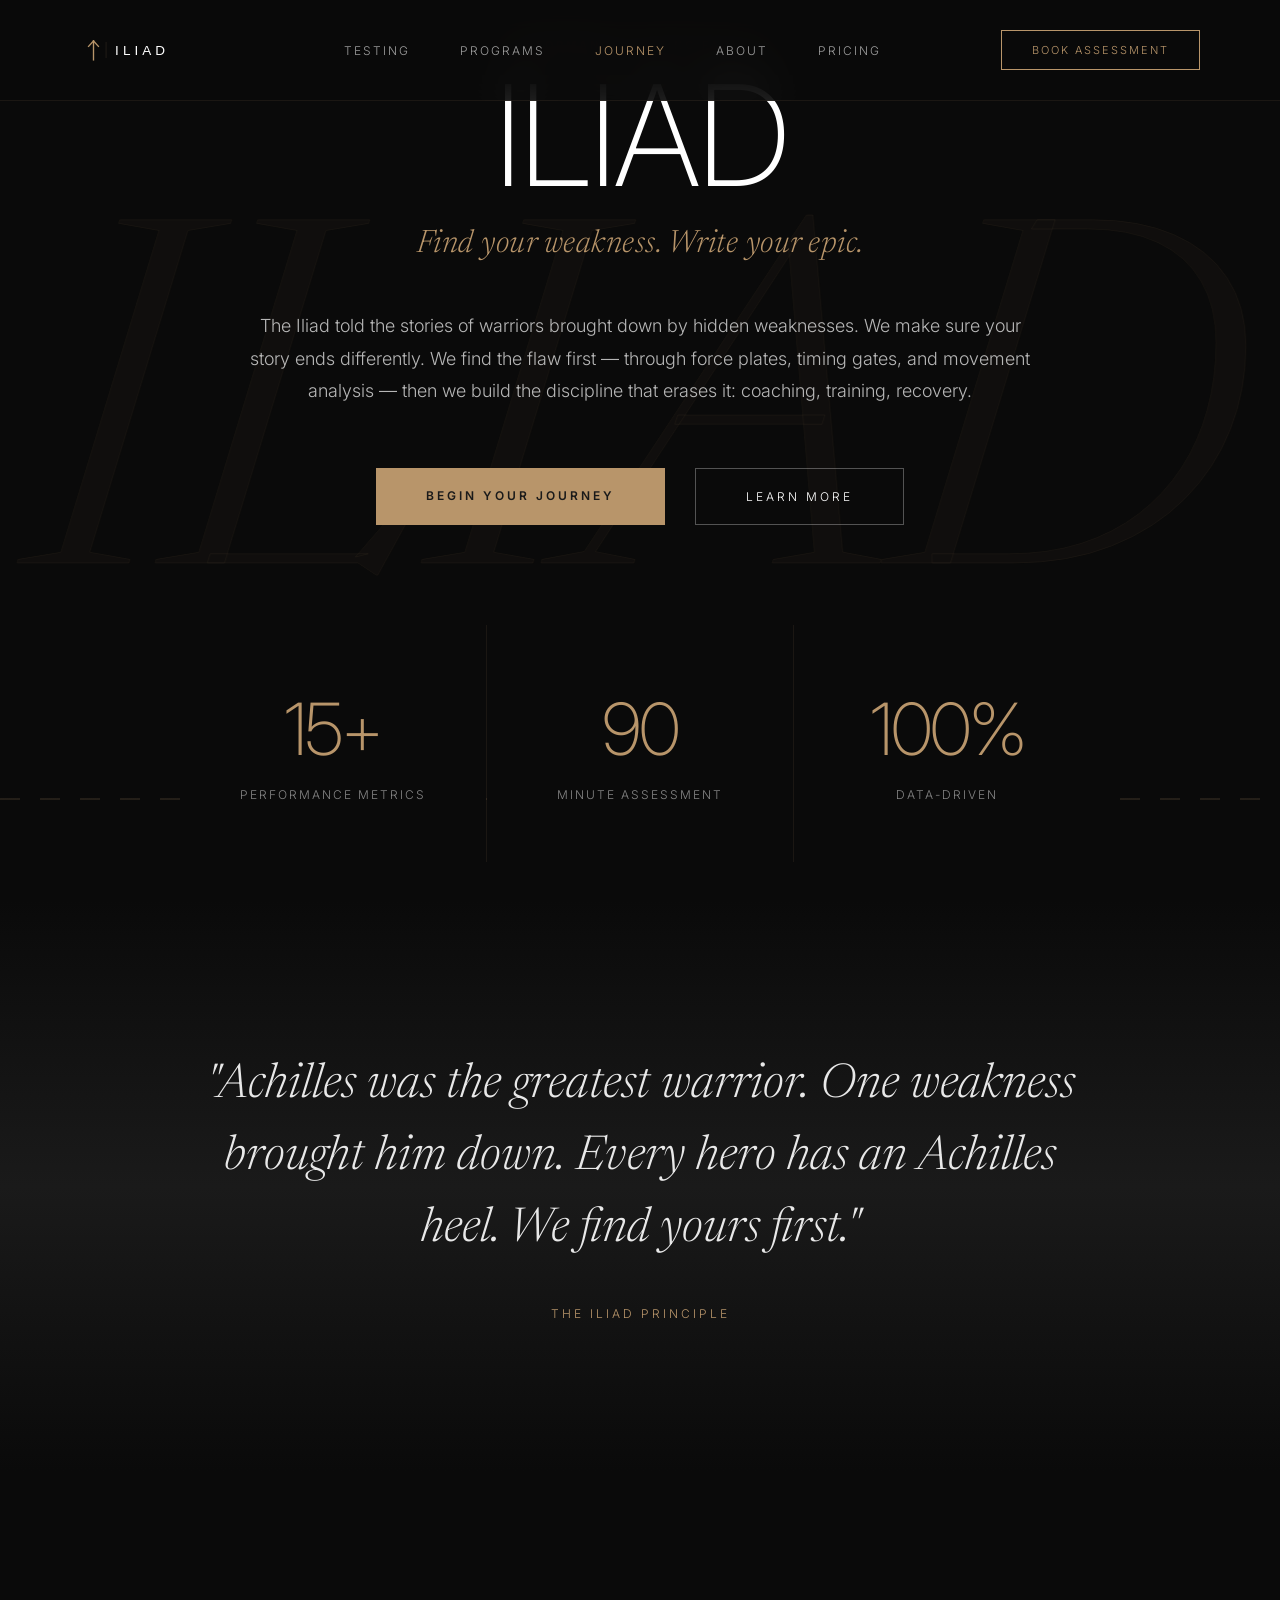
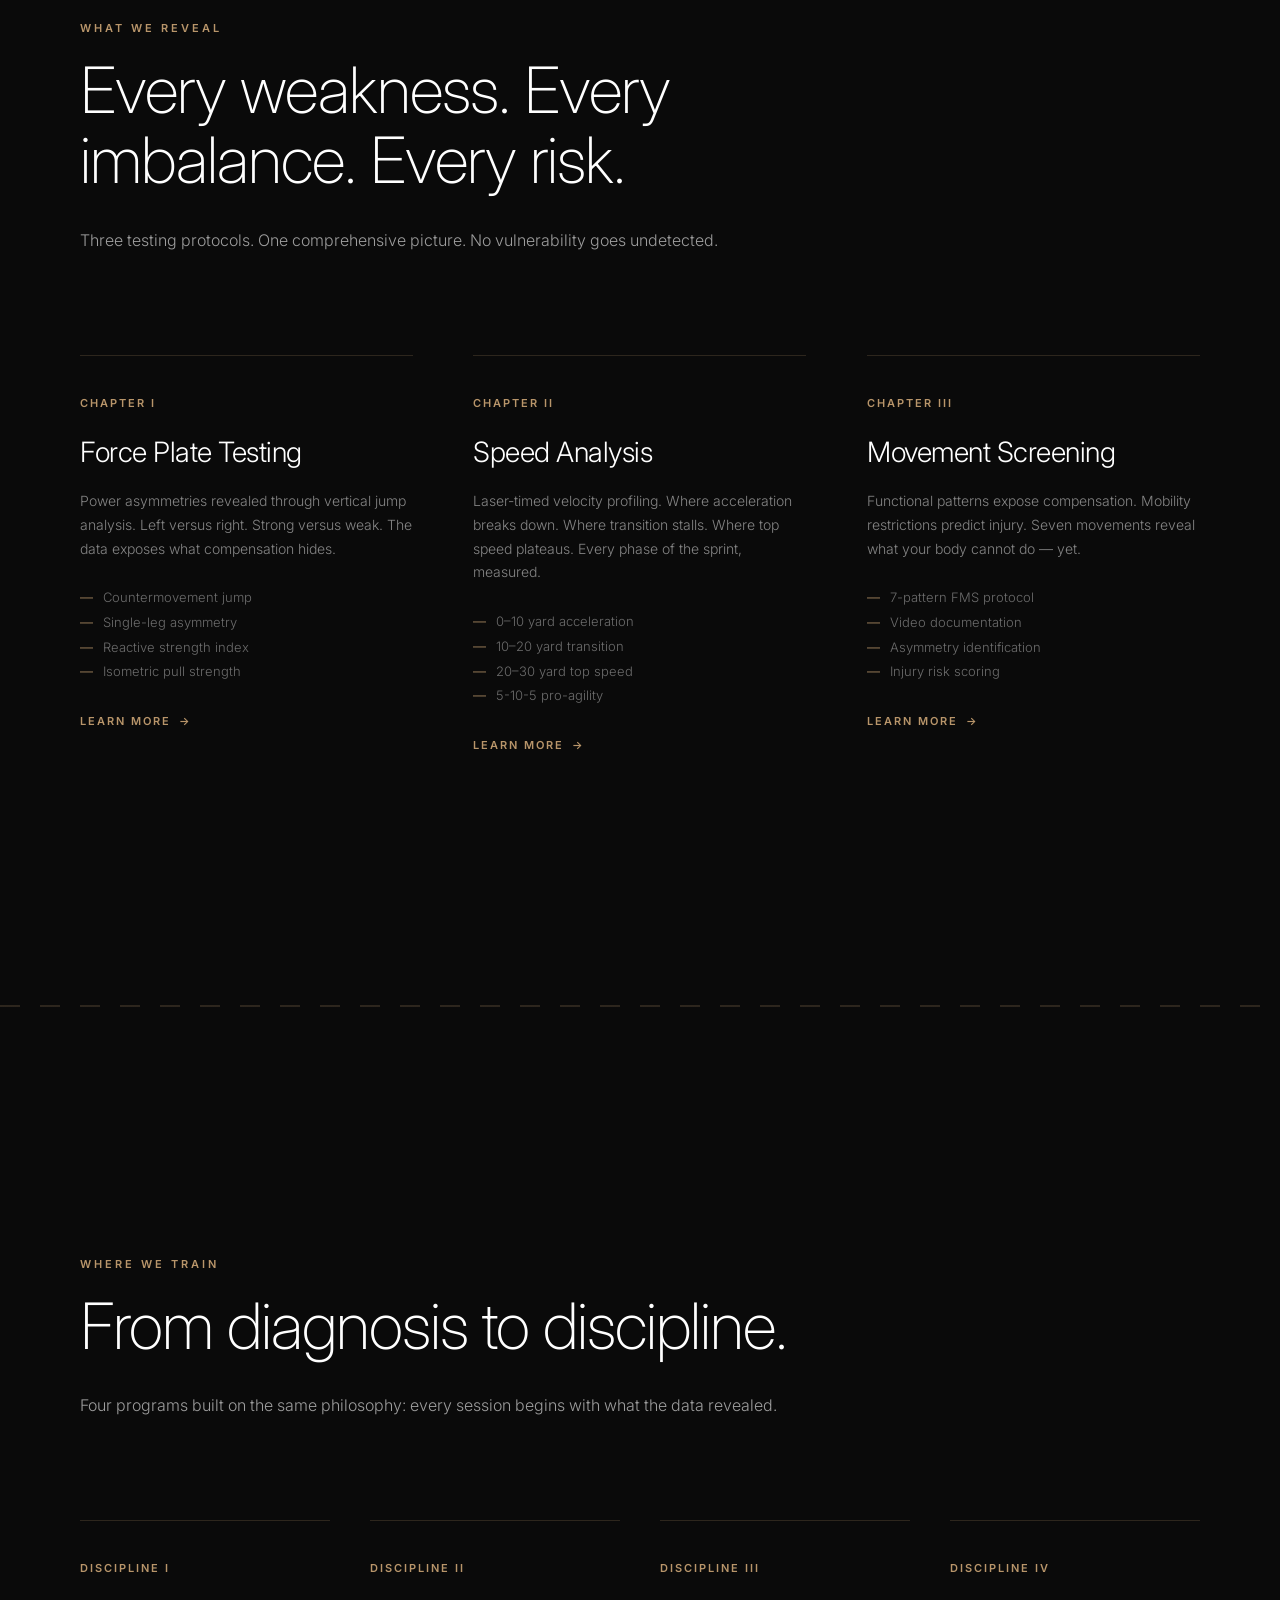
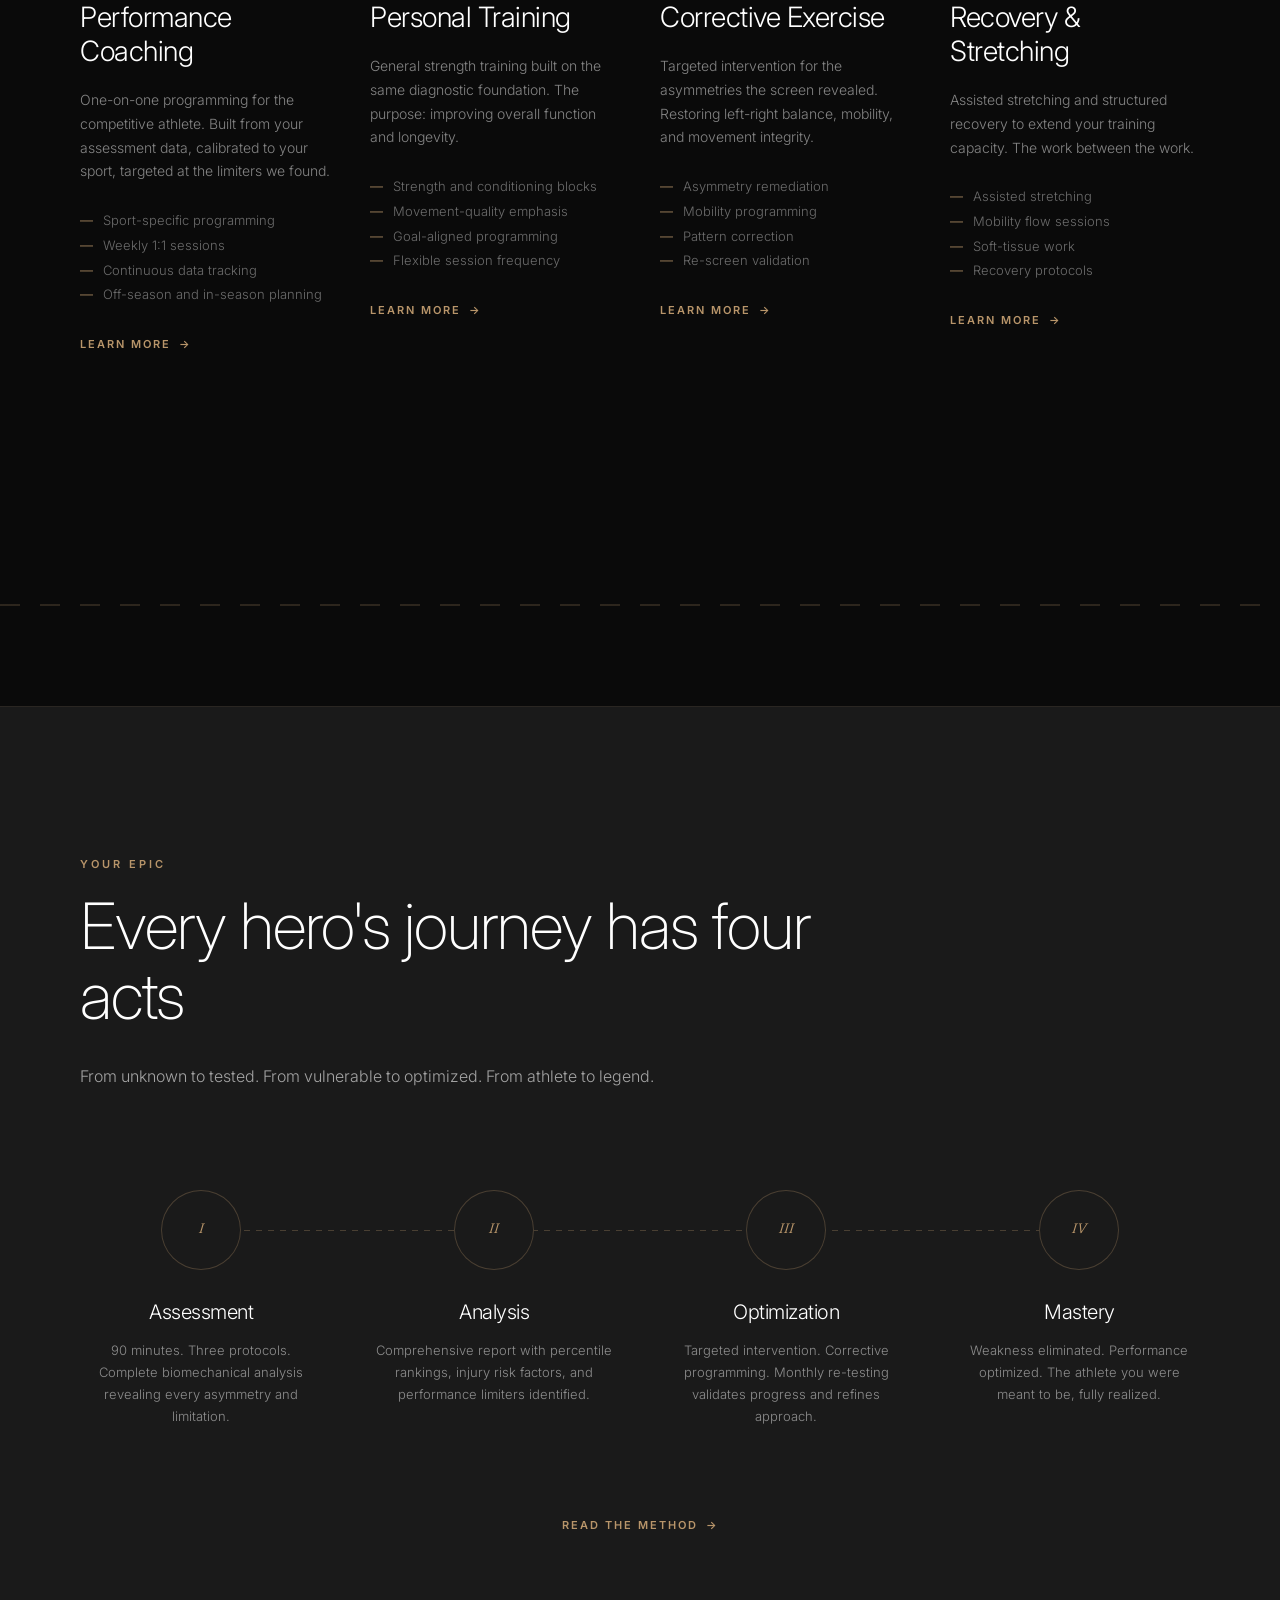
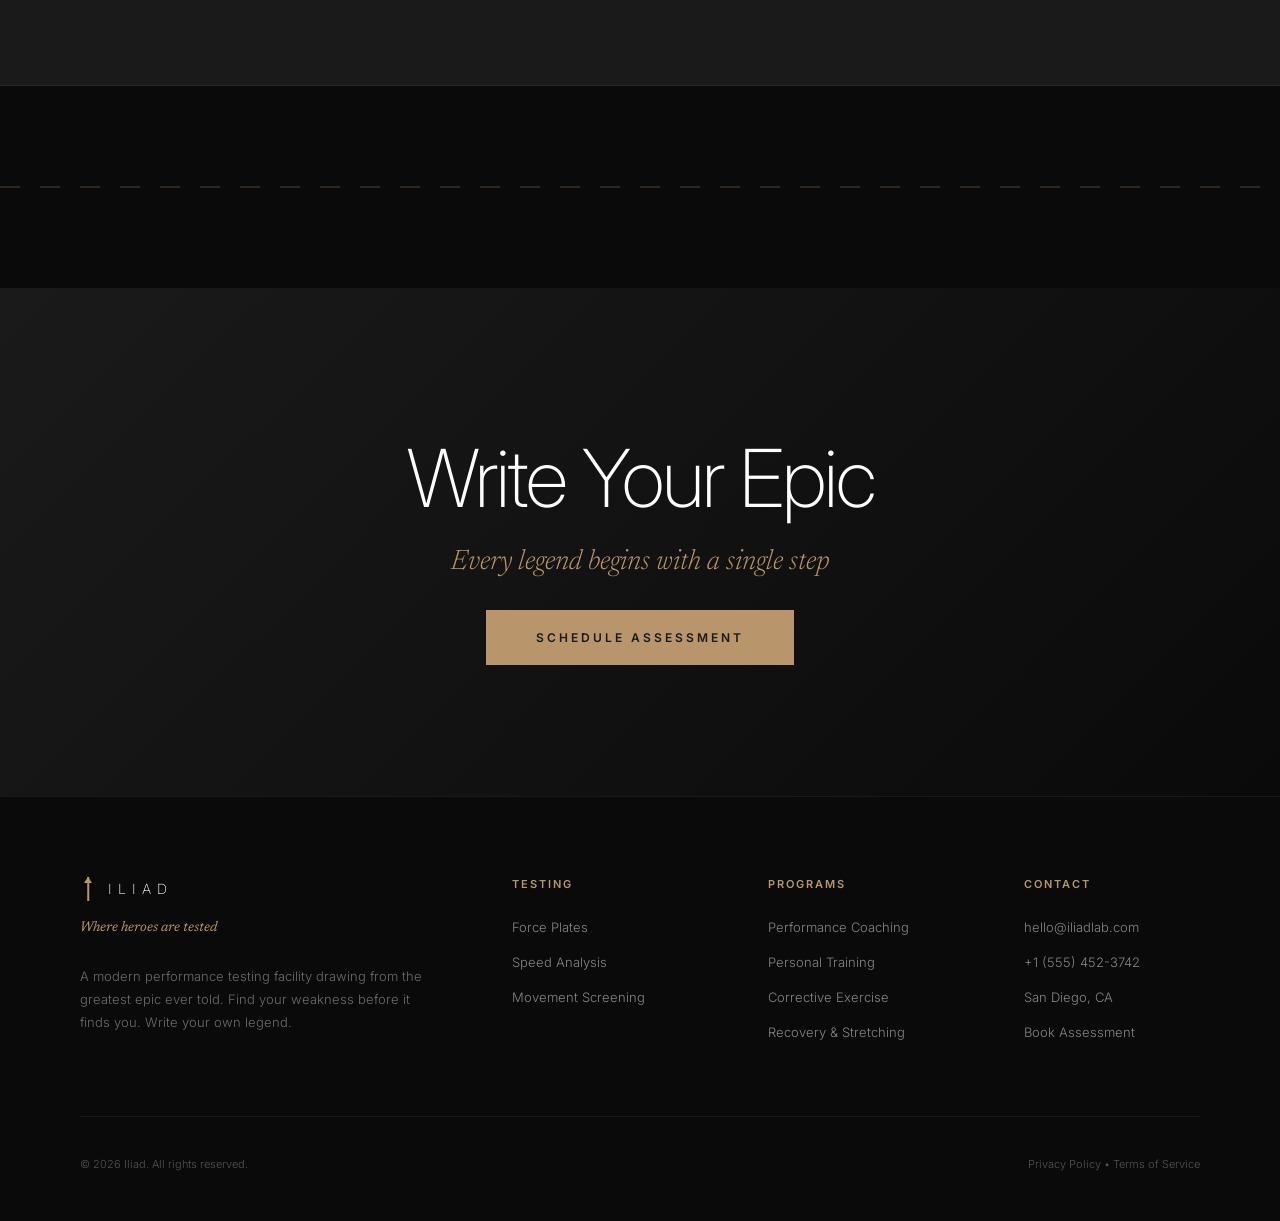
==== commit 03a8a604: "Replace nav logo with SVG lockup; add full lockup file Adds two SVG files: - logo-full.svg: full loc" ====
--- a/index.html
+++ b/index.html
@@ -28,8 +28,7 @@
 <body>
     <nav>
         <a href="index.html" class="logo">
-            <div class="logo-mark"></div>
-            <div class="logo-text">ILIAD</div>
+            <img src="logo-mark.svg" alt="ILIAD">
         </a>
         <div class="nav-links">
             <a href="testing.html" data-spy="testing" data-content="nav.testing">Testing</a>
--- a/app.css
+++ b/app.css
@@ -58,50 +58,18 @@
 .logo {
     display: flex;
     align-items: center;
-    gap: 15px;
     text-decoration: none;
     color: inherit;
 }
 
+.logo img {
+    height: 36px;
+    width: auto;
+    display: block;
+}
+
 .nav-links a.active {
     color: var(--accent);
-}
-
-.logo-mark {
-    width: 24px;
-    height: 32px;
-    position: relative;
-}
-
-.logo-mark::before {
-    content: '';
-    position: absolute;
-    bottom: 0;
-    left: 50%;
-    transform: translateX(-50%);
-    width: 2px;
-    height: 32px;
-    background: var(--accent);
-}
-
-.logo-mark::after {
-    content: '';
-    position: absolute;
-    top: 0;
-    left: 50%;
-    transform: translateX(-50%);
-    width: 0;
-    height: 0;
-    border-left: 6px solid transparent;
-    border-right: 6px solid transparent;
-    border-bottom: 8px solid var(--accent);
-}
-
-.logo-text {
-    font-size: 16px;
-    font-weight: 200;
-    letter-spacing: 8px;
-    text-transform: uppercase;
 }
 
 .nav-links {
@@ -734,8 +702,11 @@
 
 /* Tablet */
 @media (max-width: 1024px) {
-    nav { padding: 24px 32px; }
-    .nav-links { gap: 30px; }
+    nav { padding: 20px 28px; }
+    .nav-links { gap: 22px; font-size: 11px; }
+    .nav-links a { letter-spacing: 1.5px; }
+    .nav-cta { padding: 9px 20px; font-size: 10px; letter-spacing: 1.5px; }
+    .logo img { height: 30px; }
 
     .hero { padding: 0 32px; }
     .hero-title { font-size: 96px; }
@@ -768,12 +739,21 @@
     .protocol-lead { font-size: 20px; }
 }
 
+/* iPad portrait — extra-tight nav spacing */
+@media (max-width: 900px) {
+    nav { padding: 16px 20px; }
+    .nav-links { gap: 14px; font-size: 10px; }
+    .nav-links a { letter-spacing: 1.2px; }
+    .nav-cta { padding: 7px 14px; font-size: 9px; letter-spacing: 1px; }
+    .logo img { height: 26px; }
+}
+
 /* Mobile */
 @media (max-width: 640px) {
     nav { padding: 16px 20px; }
     .nav-links { display: none; }
     .nav-cta { display: none; }
-    .logo-text { font-size: 13px; letter-spacing: 5px; }
+    .logo img { height: 24px; }
 
     .hero { padding: 100px 20px 60px; min-height: auto; }
     .hero::before { width: 400px; height: 400px; }
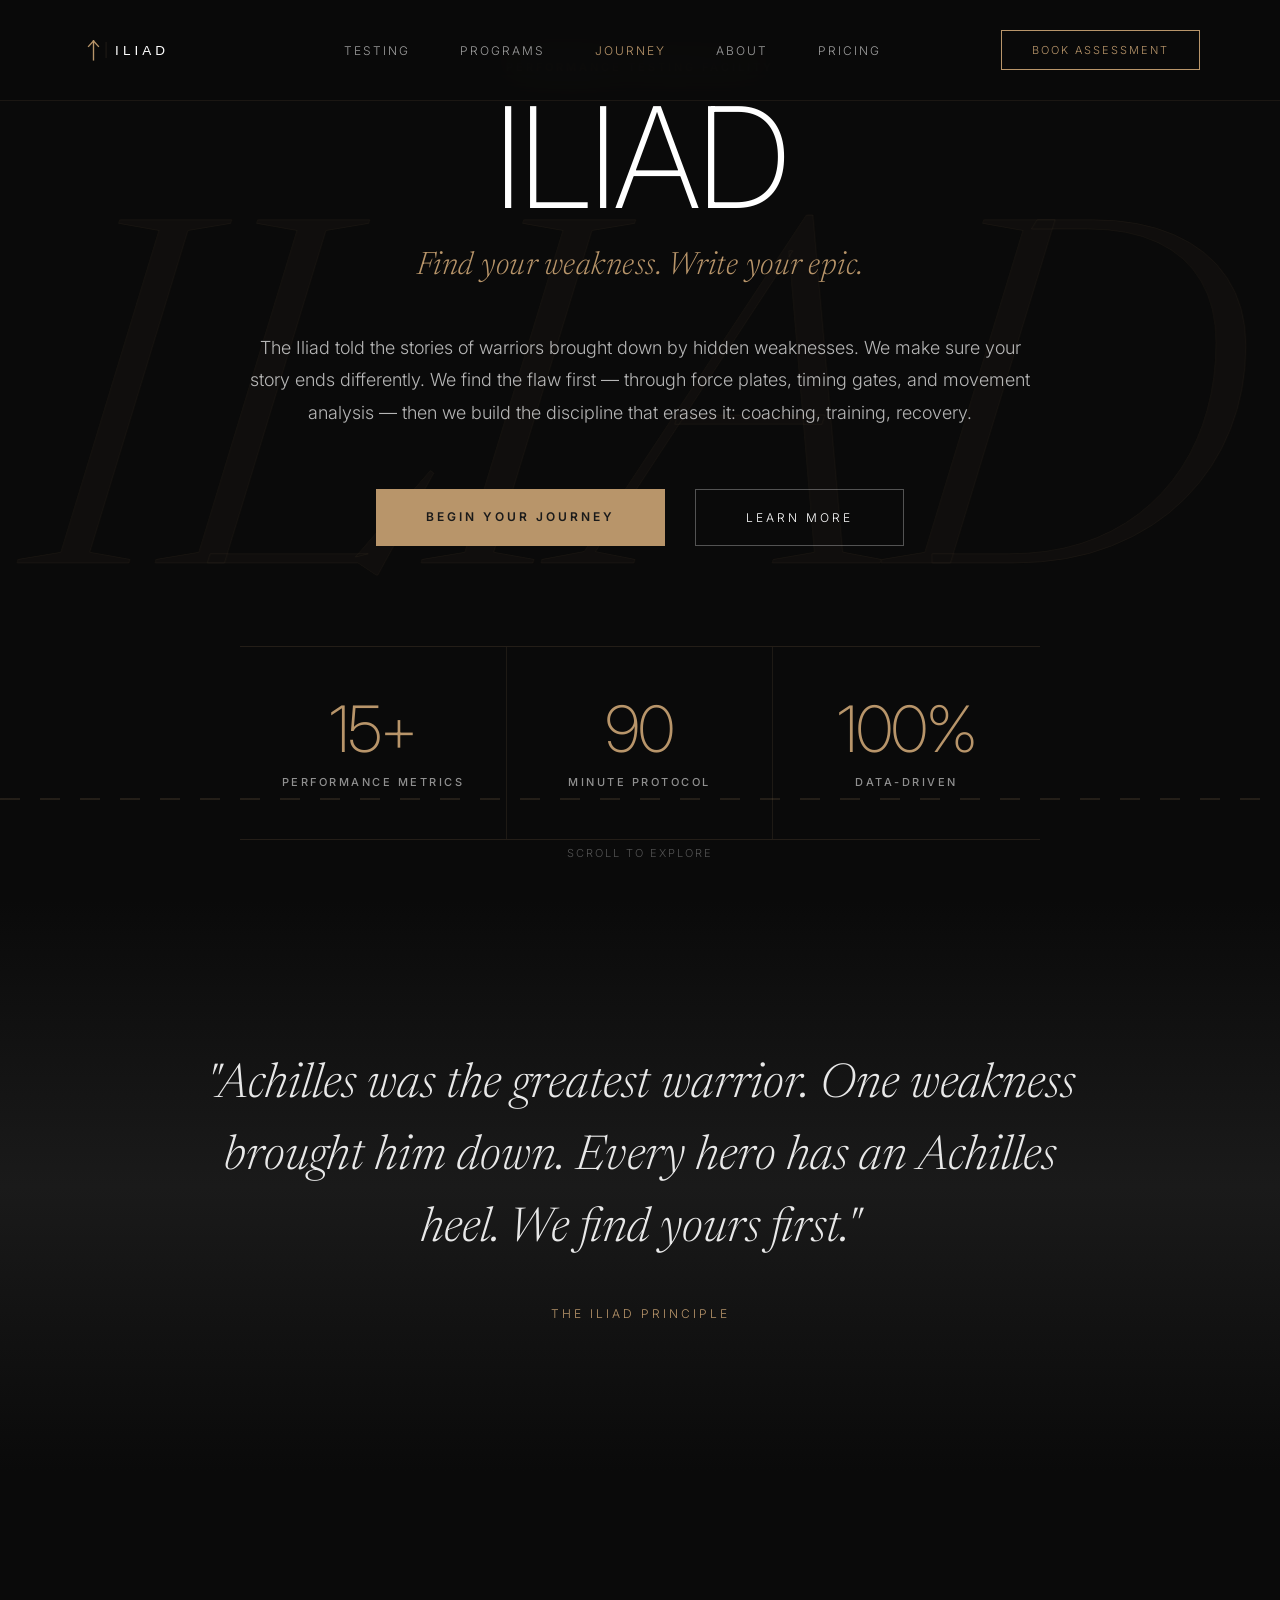
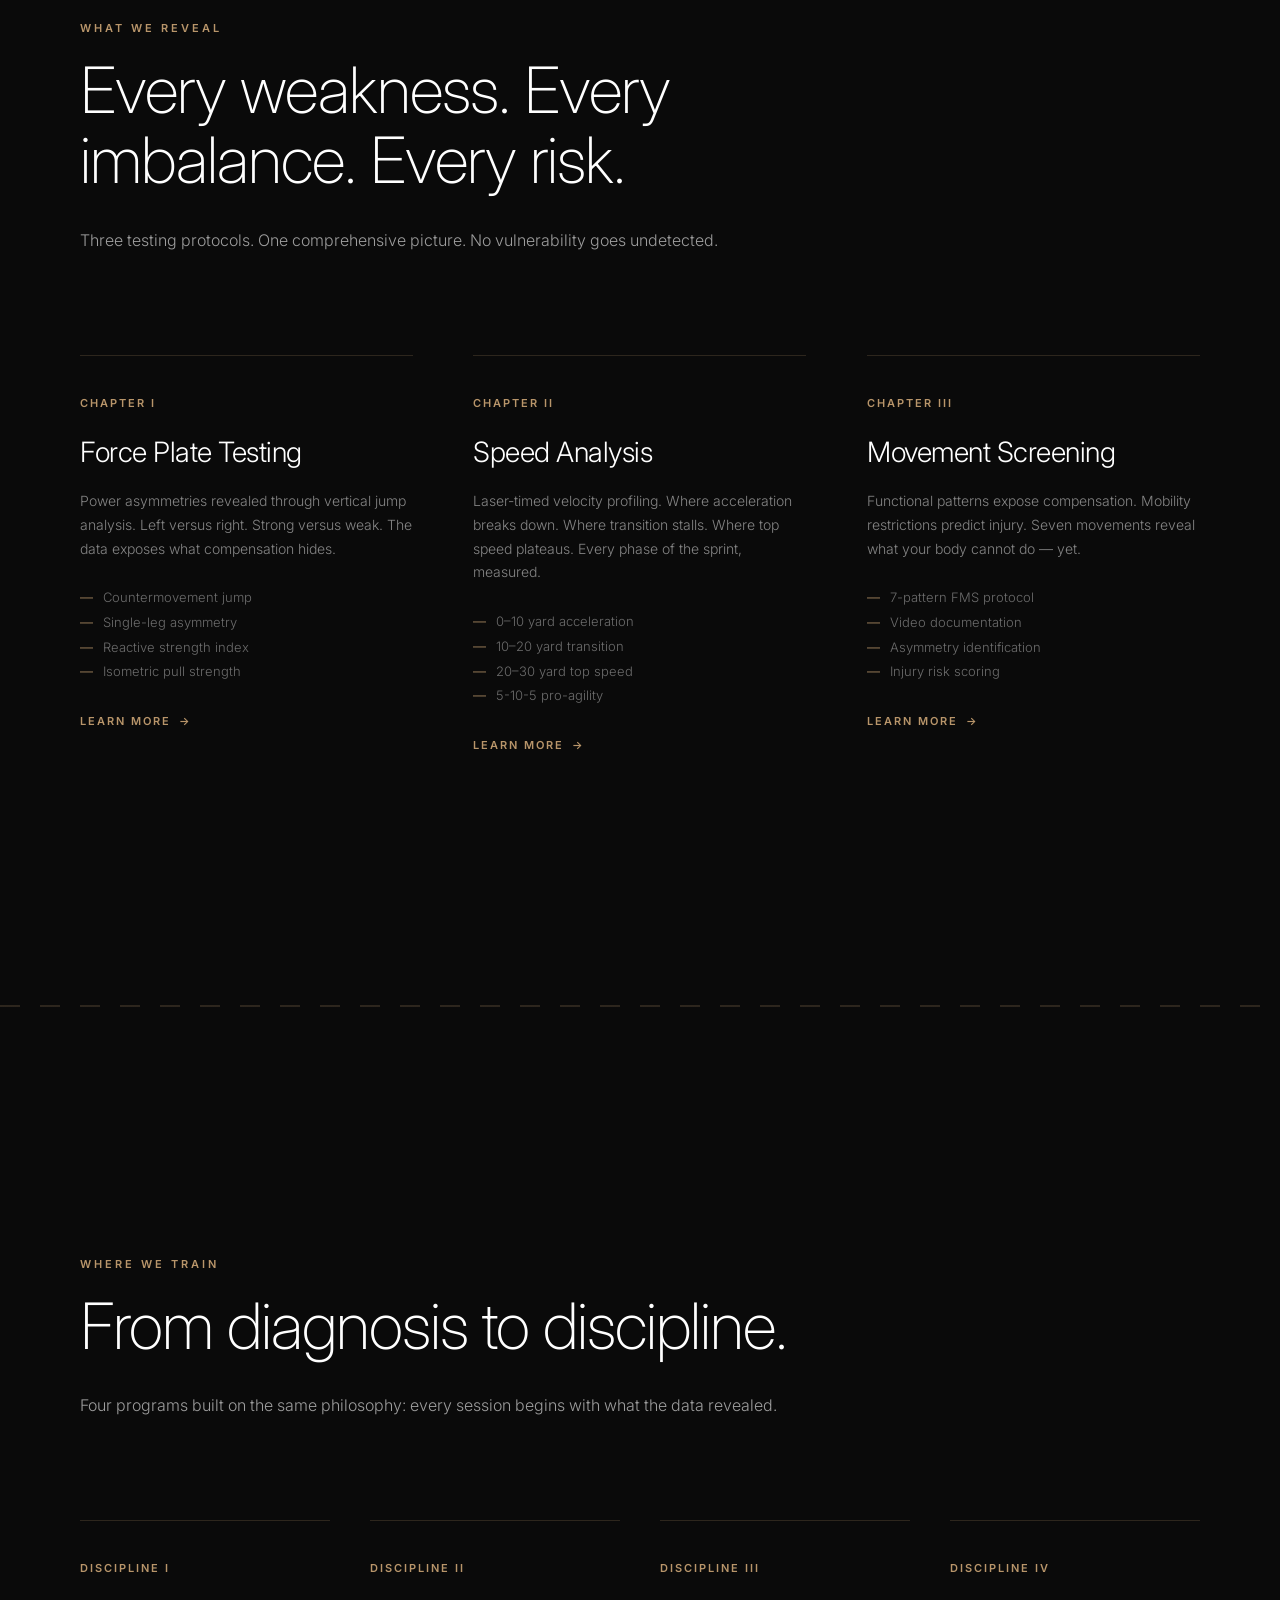
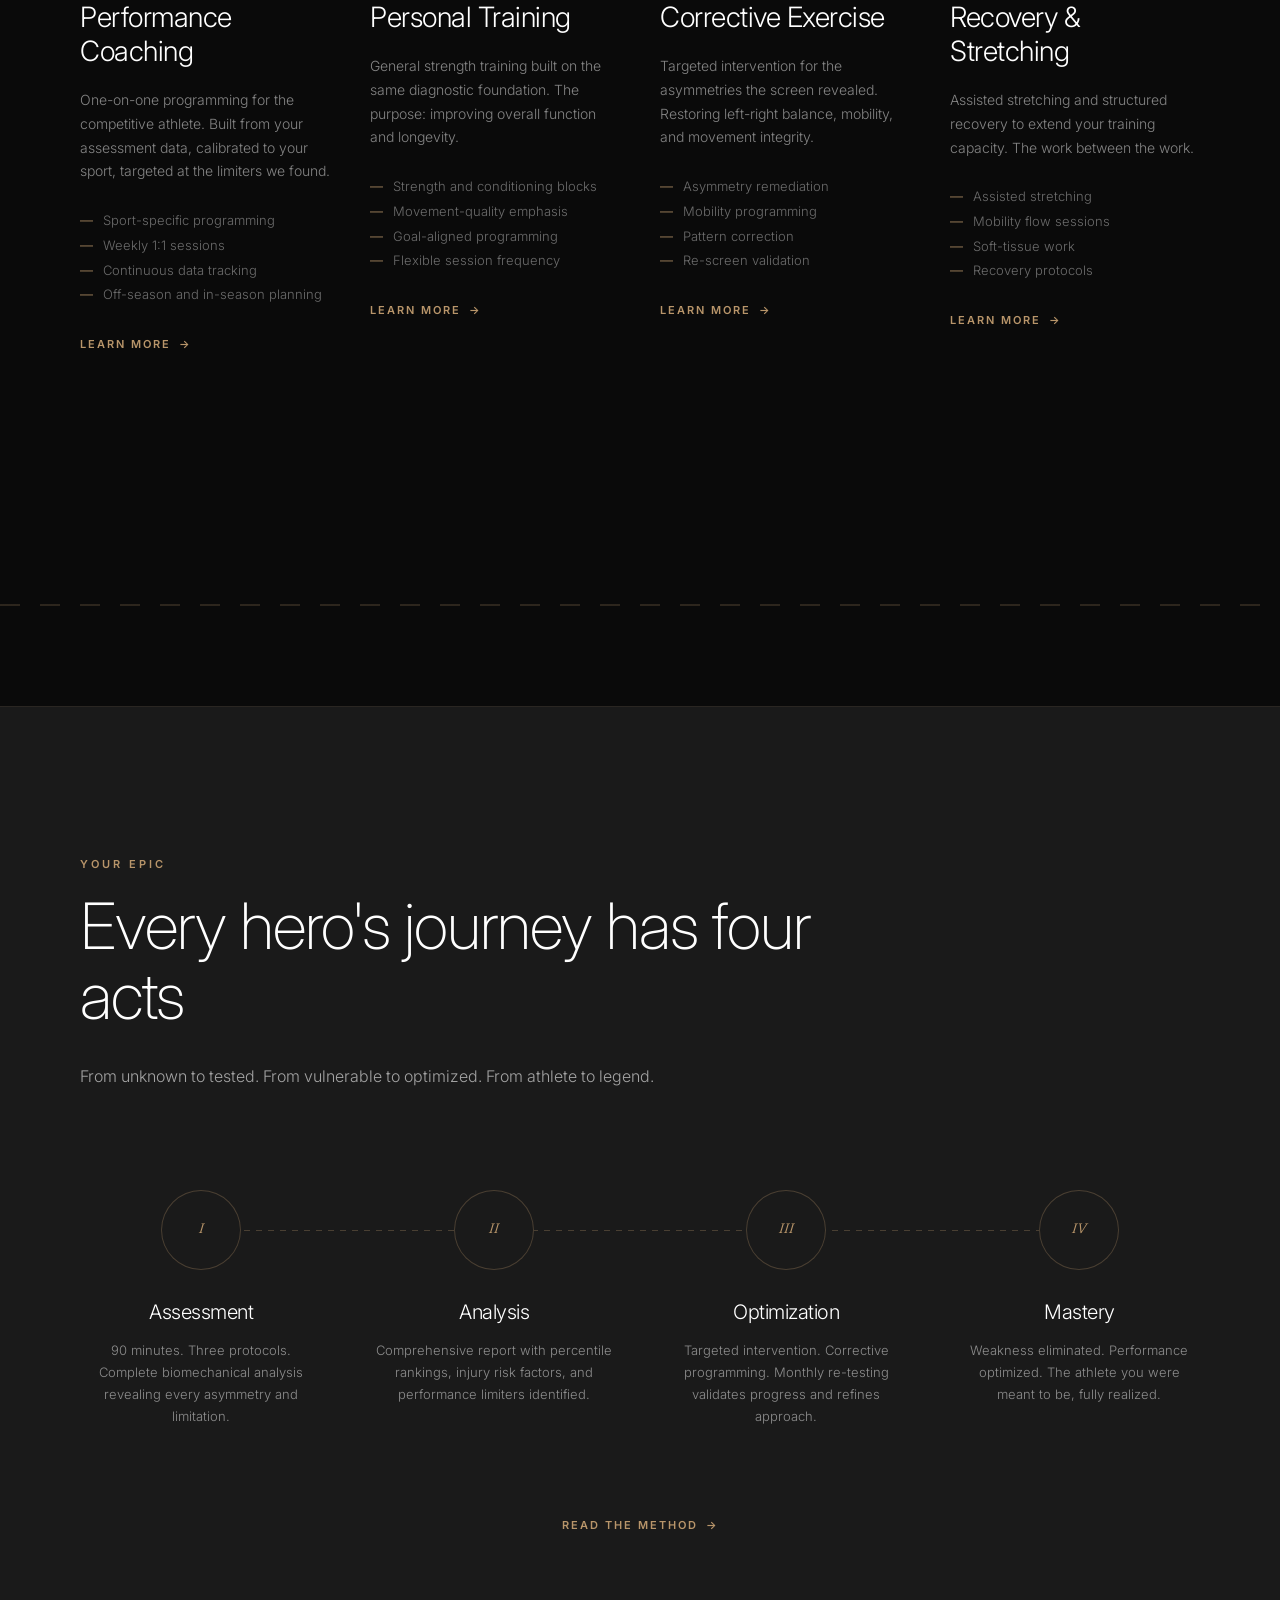
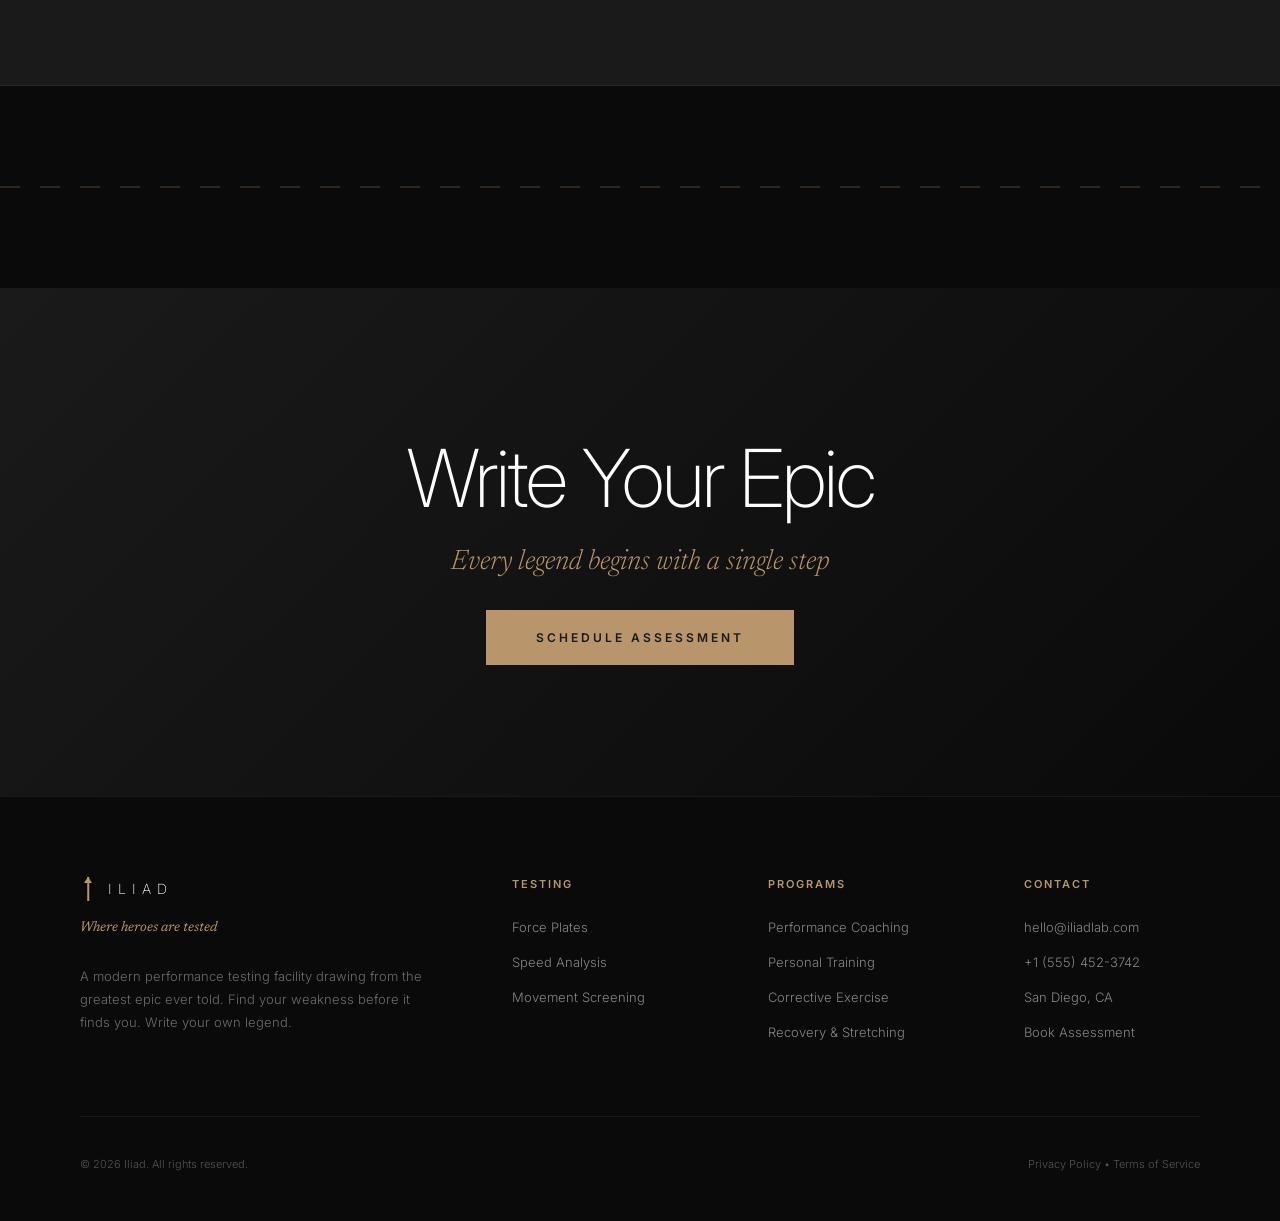
==== commit c5f1e4e0: "Refine hero stats bar: blend into bg, polish middle label Visual: - Remove the gold-tinted parent ba" ====
--- a/index.html
+++ b/index.html
@@ -80,7 +80,7 @@
                 </div>
                 <div class="stat">
                     <div class="stat-number" data-content="home.stats.stat2.number">90</div>
-                    <div class="stat-label" data-content="home.stats.stat2.label">Minute Assessment</div>
+                    <div class="stat-label" data-content="home.stats.stat2.label">Minute Protocol</div>
                 </div>
                 <div class="stat">
                     <div class="stat-number" data-content="home.stats.stat3.number">100%</div>
--- a/app.css
+++ b/app.css
@@ -223,31 +223,38 @@
 .stats-bar {
     display: grid;
     grid-template-columns: repeat(3, 1fr);
-    gap: 1px;
-    background: rgba(184, 149, 106, 0.1);
+    gap: 0;
     margin-top: 100px;
+    border-top: 1px solid rgba(184, 149, 106, 0.15);
+    border-bottom: 1px solid rgba(184, 149, 106, 0.15);
 }
 
 .stat {
-    background: #0A0A0A;
-    padding: 60px;
+    background: transparent;
+    padding: 50px 20px;
     text-align: center;
+    border-right: 1px solid rgba(184, 149, 106, 0.12);
+}
+
+.stat:last-child {
+    border-right: none;
 }
 
 .stat-number {
-    font-size: 72px;
+    font-size: 64px;
     font-weight: 200;
     color: var(--accent);
-    margin-bottom: 15px;
+    margin-bottom: 14px;
     letter-spacing: -2px;
+    line-height: 1;
 }
 
 .stat-label {
-    font-size: 12px;
-    font-weight: 300;
-    letter-spacing: 2px;
-    text-transform: uppercase;
-    color: rgba(255, 255, 255, 0.5);
+    font-size: 11px;
+    font-weight: 500;
+    letter-spacing: 2.5px;
+    text-transform: uppercase;
+    color: rgba(255, 255, 255, 0.55);
 }
 
 /* Epic Quote Section */
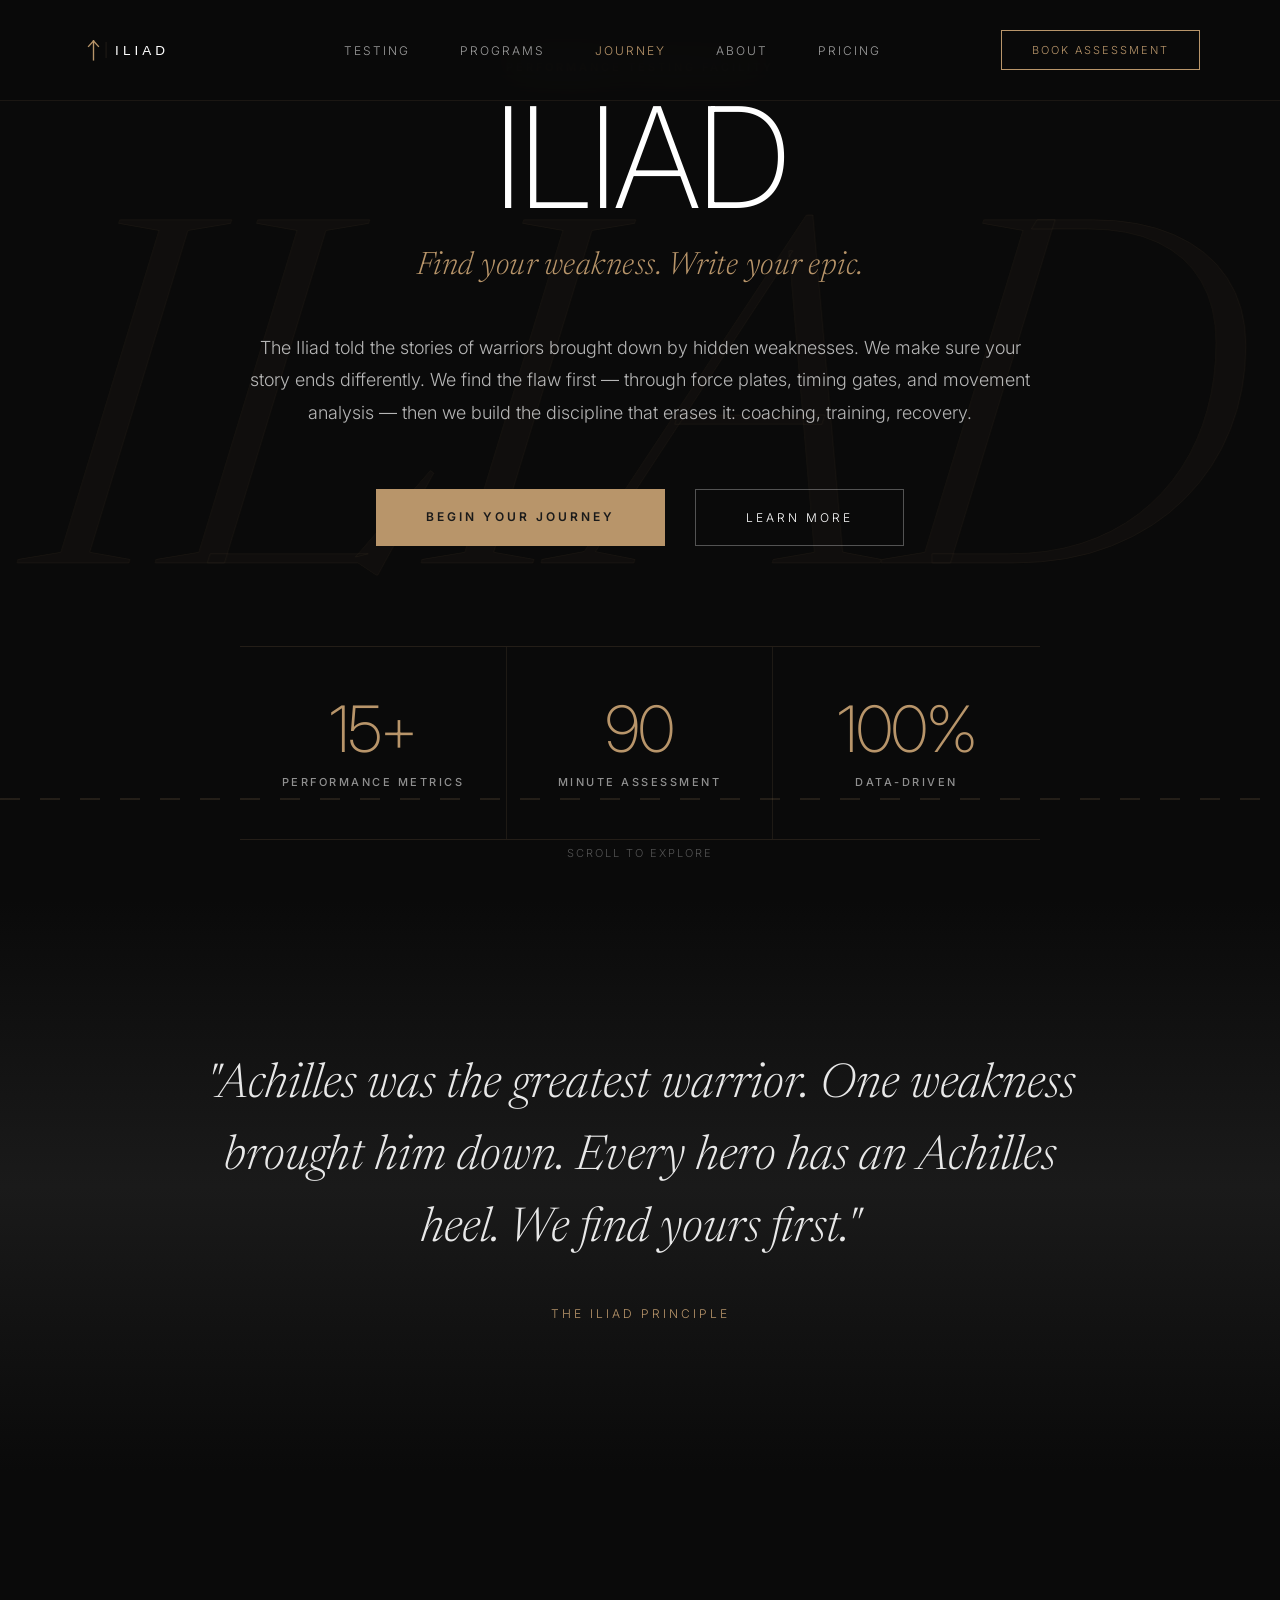
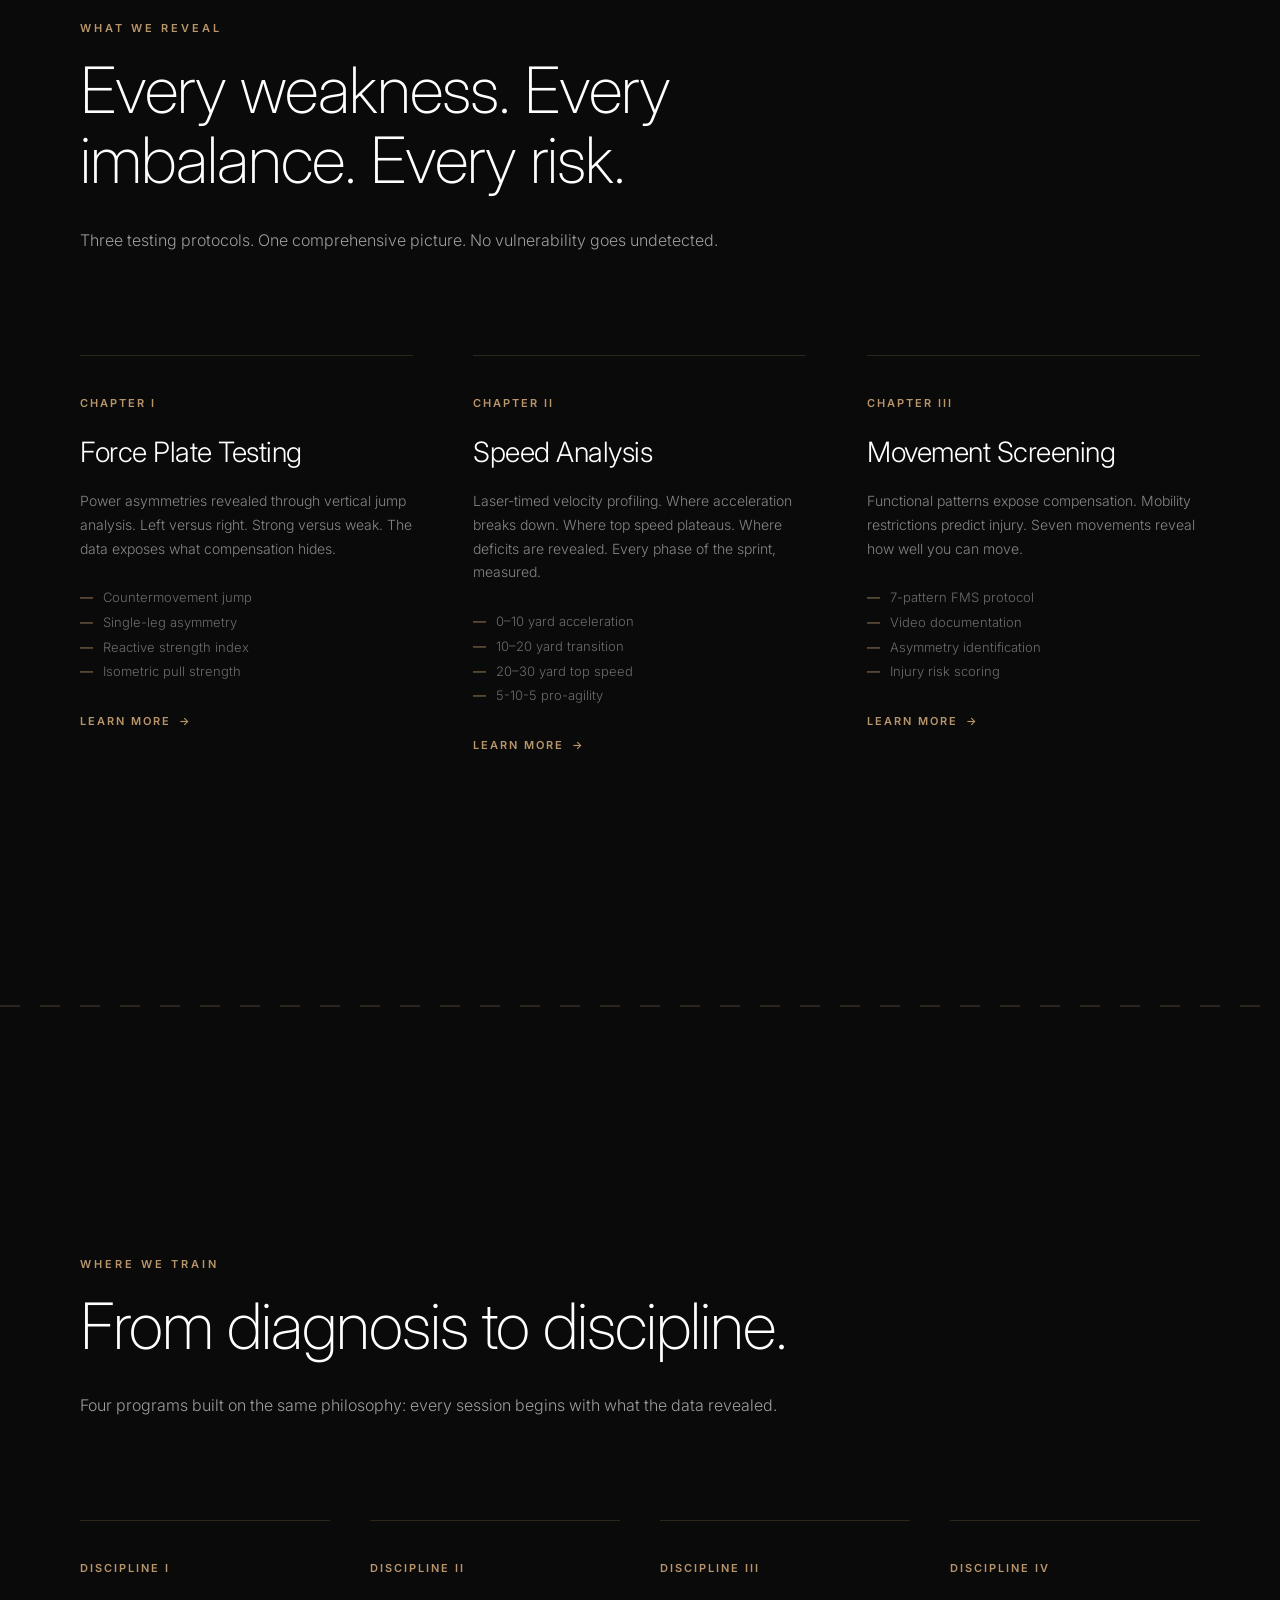
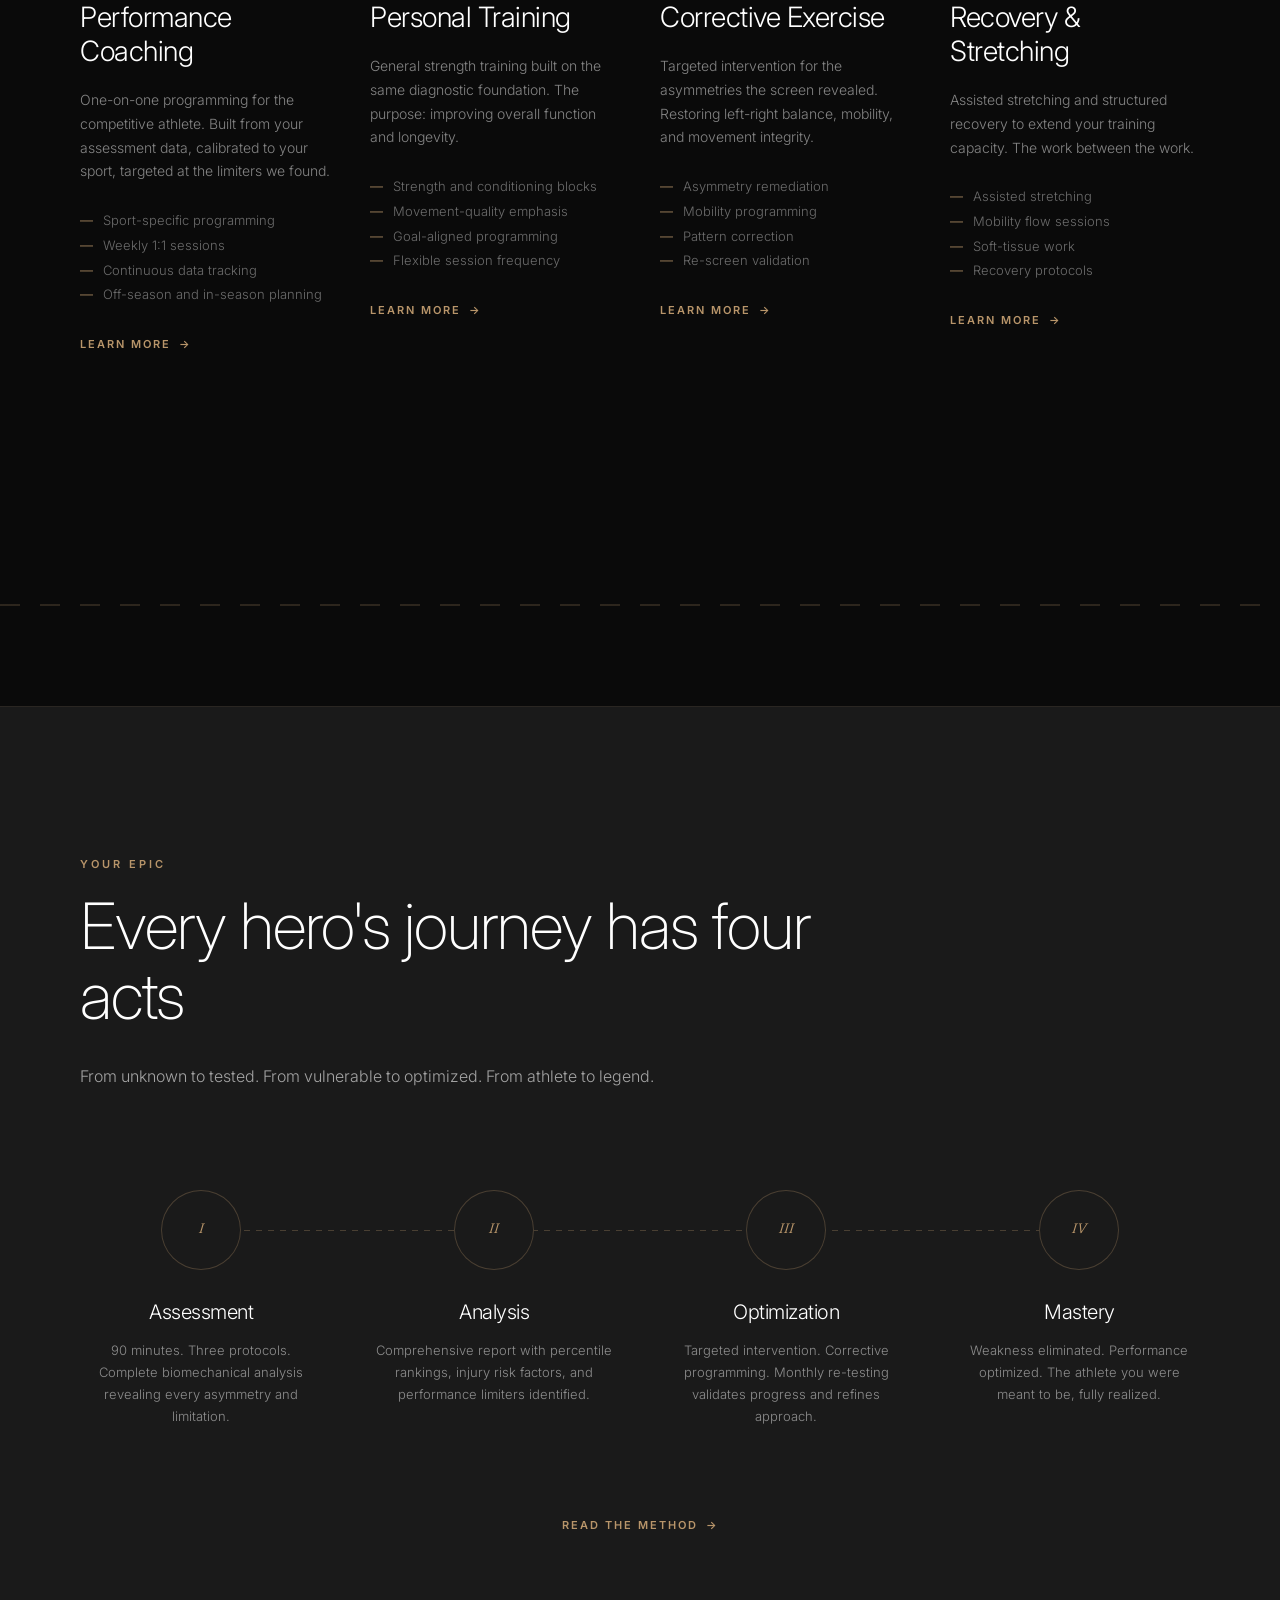
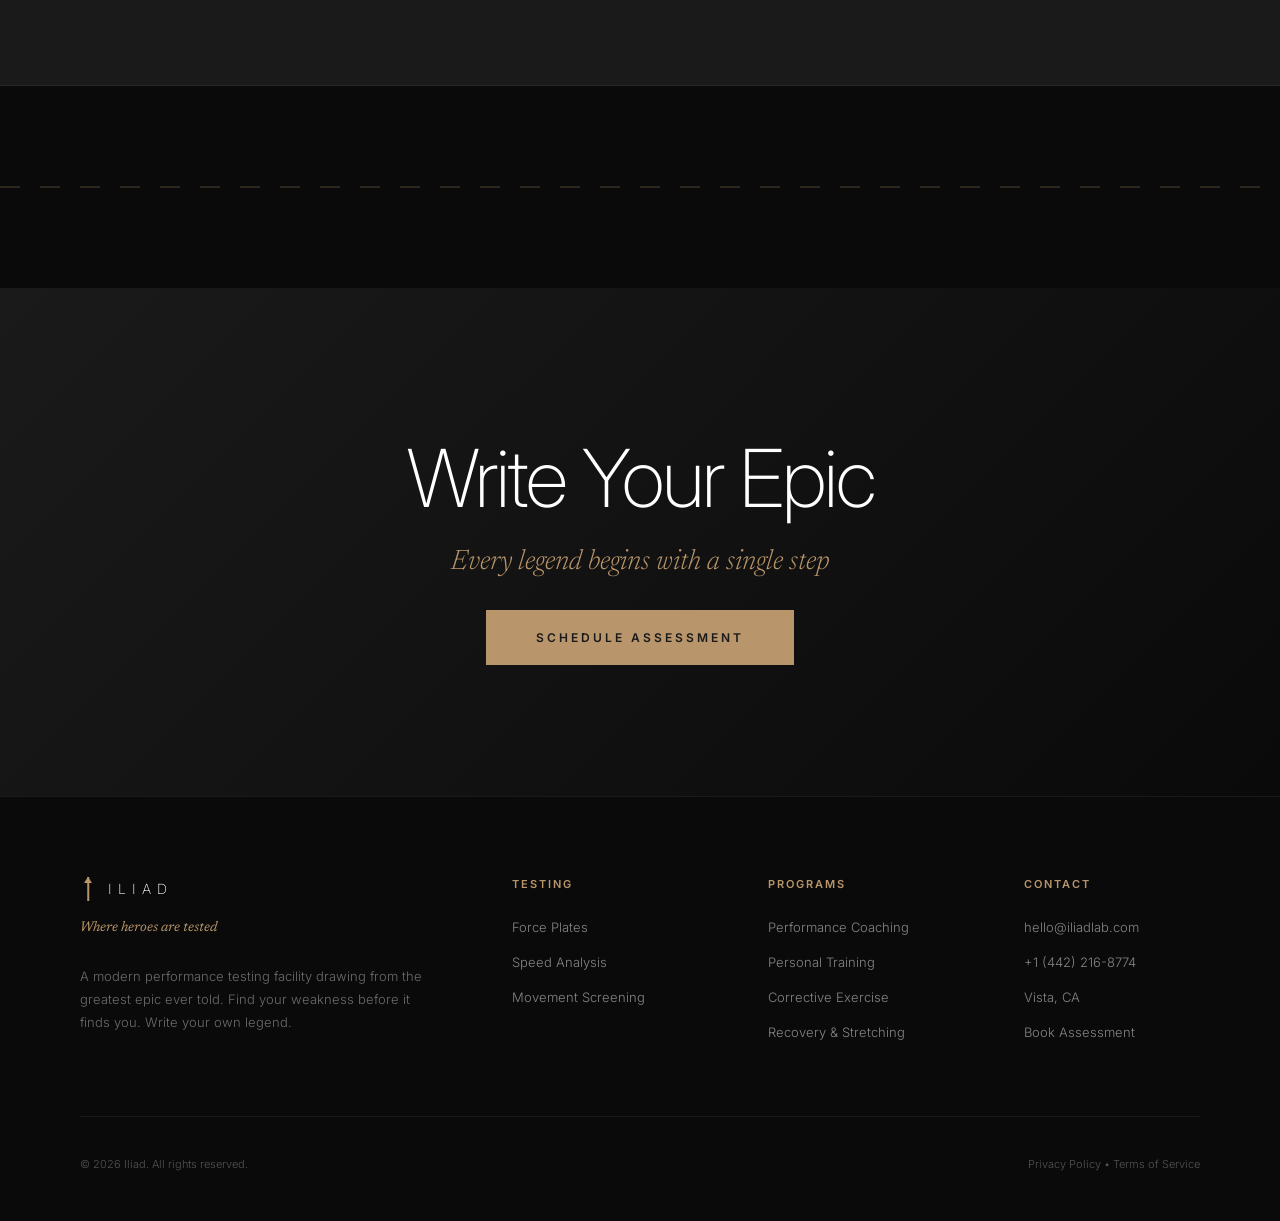
==== commit 25fa4611: "Apply content edits from text doc Content updates applied to content.js (and tel: hrefs to all HTML " ====
--- a/index.html
+++ b/index.html
@@ -337,8 +337,8 @@
                 <div class="footer-title" data-content="footer.contactTitle">Contact</div>
                 <ul class="footer-links">
                     <li><a href="mailto:hello@iliadlab.com" data-content="contact.email">hello@iliadlab.com</a></li>
-                    <li><a href="tel:+15554523742" data-content="contact.phone">+1 (555) 452-3742</a></li>
-                    <li><a href="#contact" data-content="contact.location">San Diego, CA</a></li>
+                    <li><a href="tel:+14422168774" data-content="contact.phone">+1 (442) 216-8774</a></li>
+                    <li><a href="#contact" data-content="contact.location">Vista, CA</a></li>
                     <li><a href="book.html" data-content="footer.bookAssessmentLink">Book Assessment</a></li>
                 </ul>
             </div>
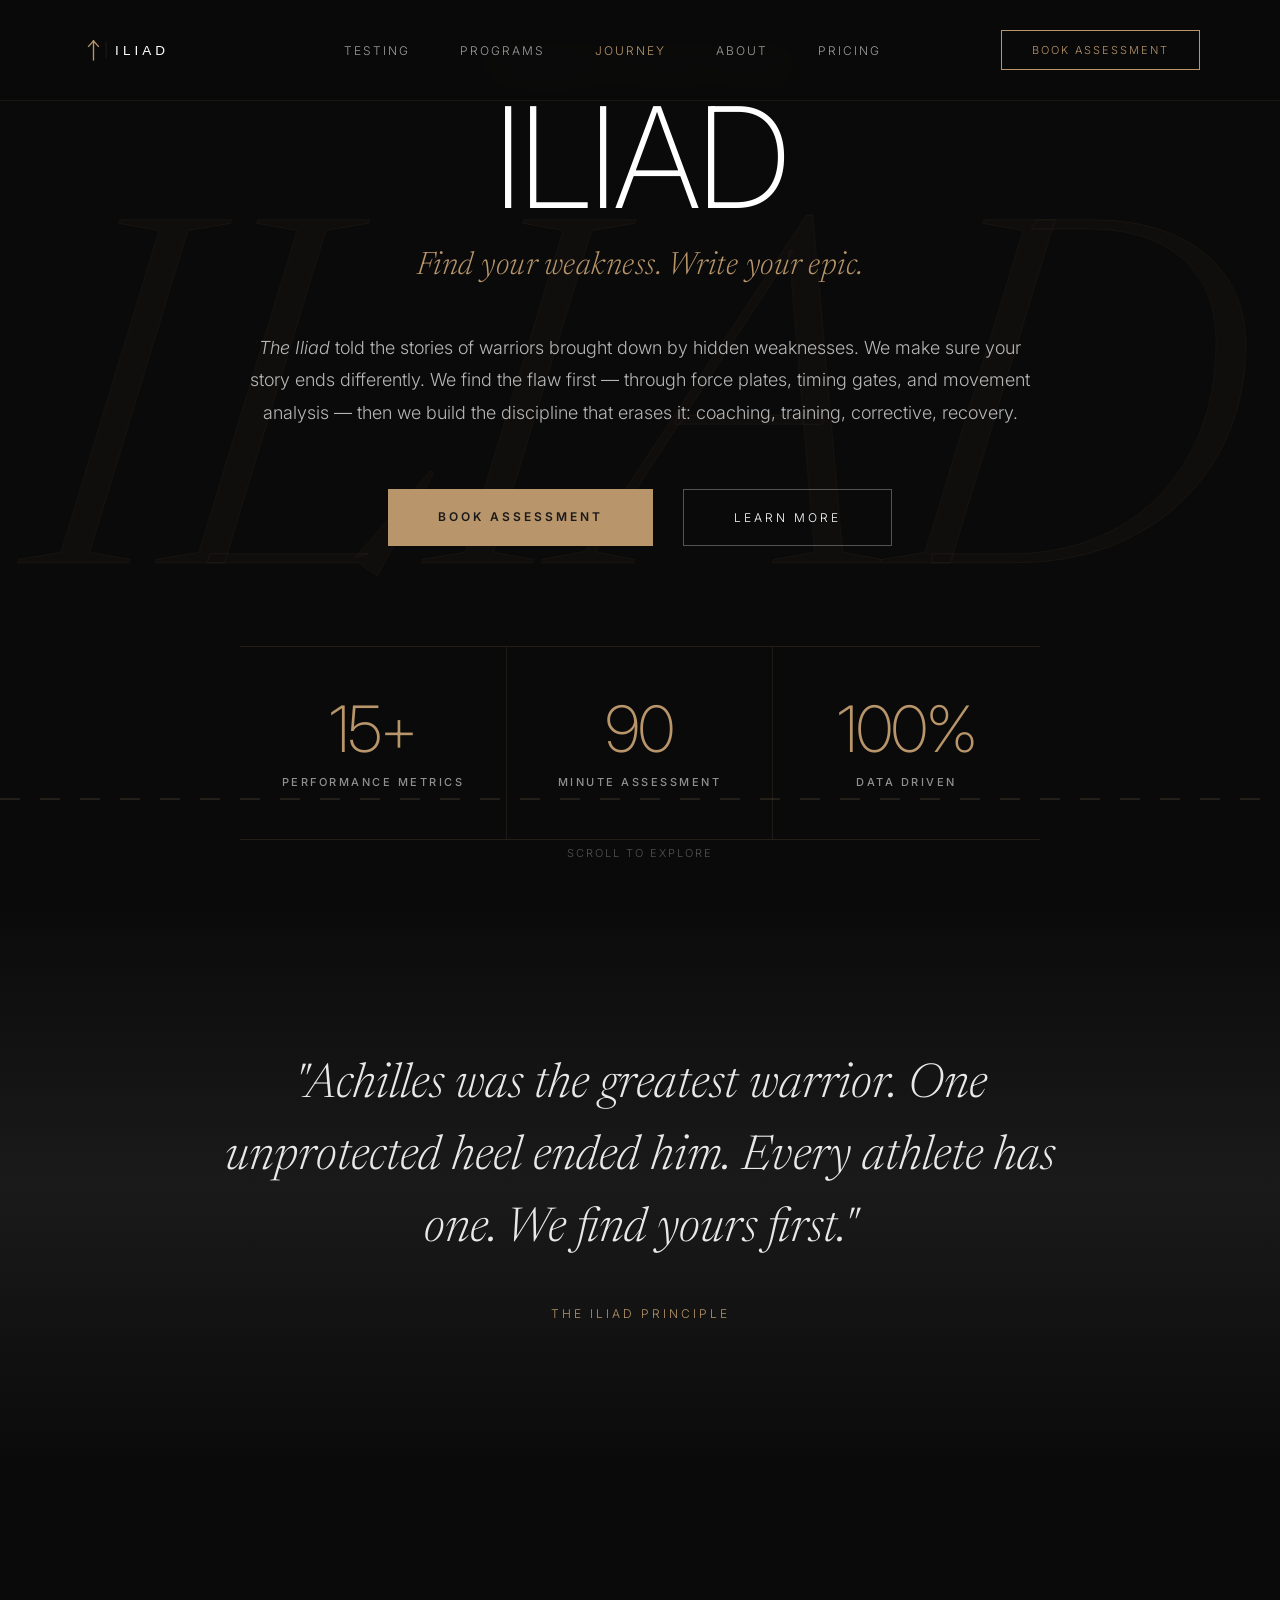
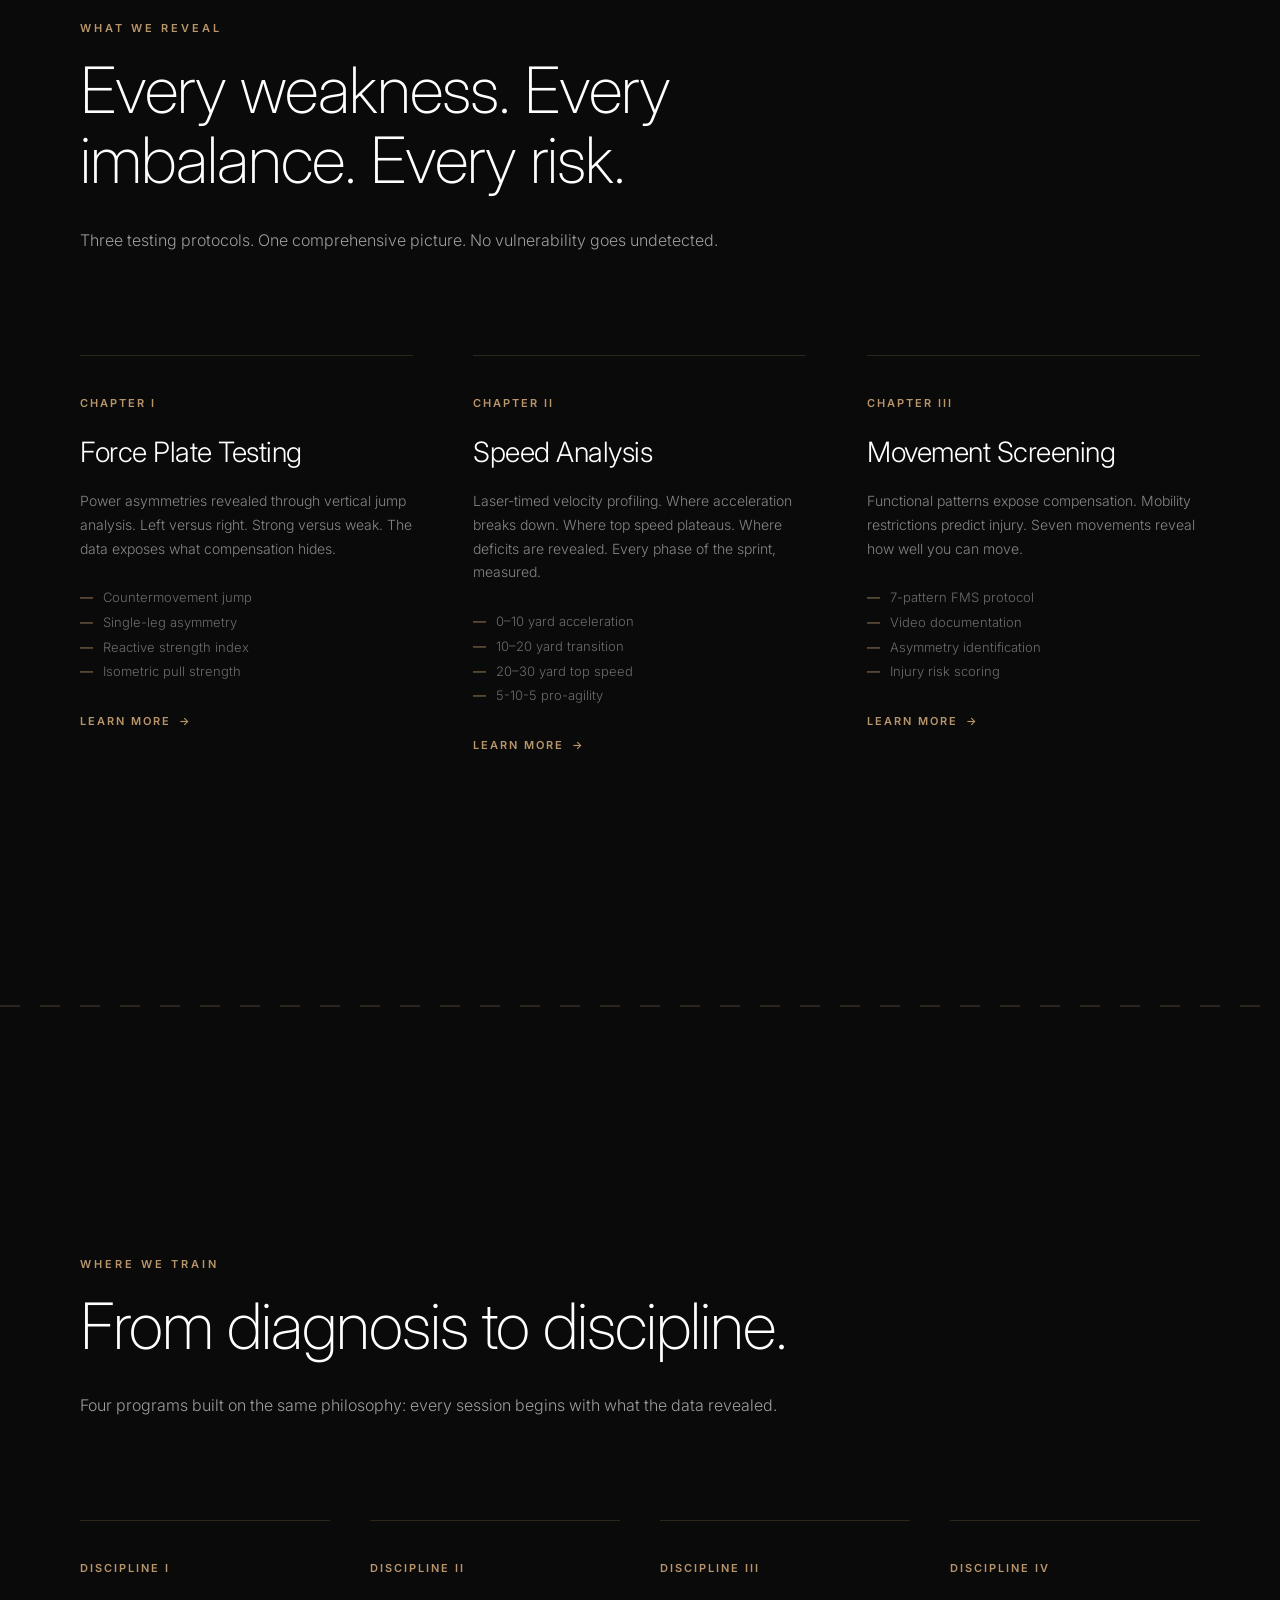
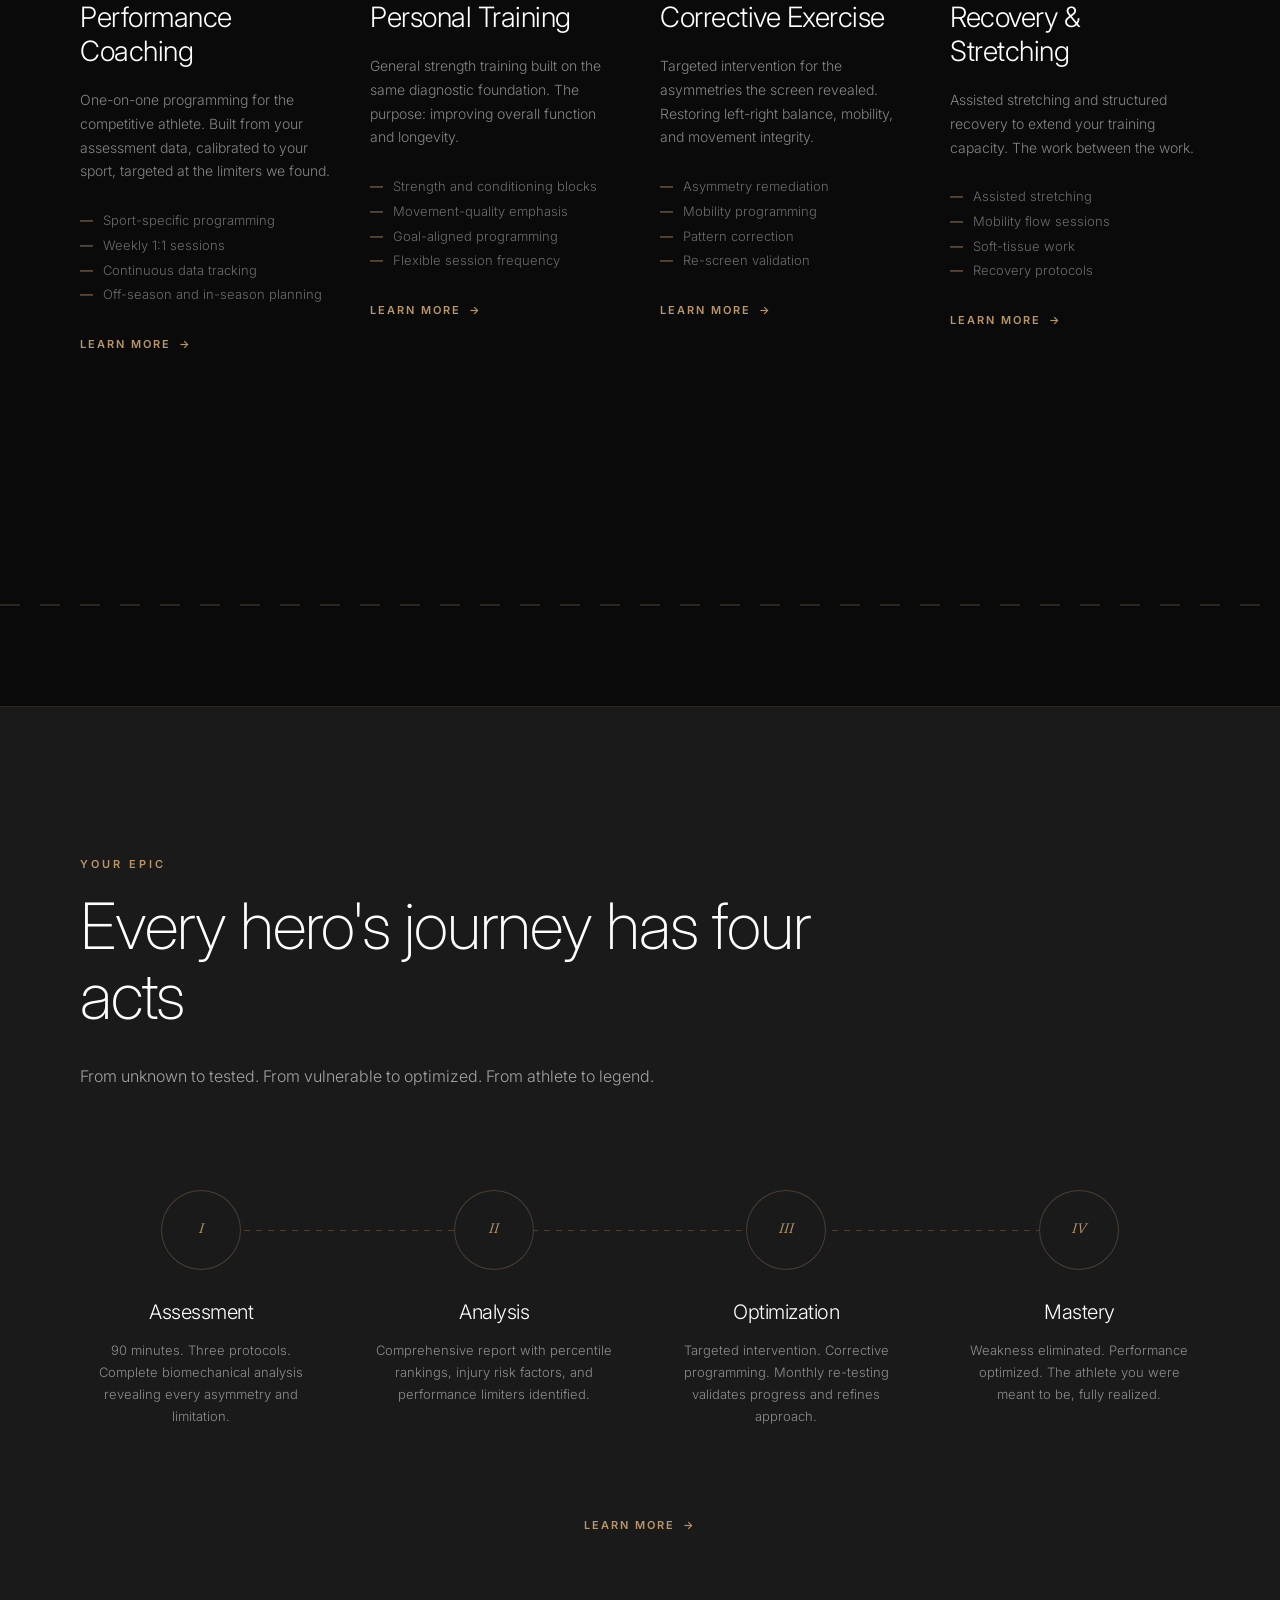
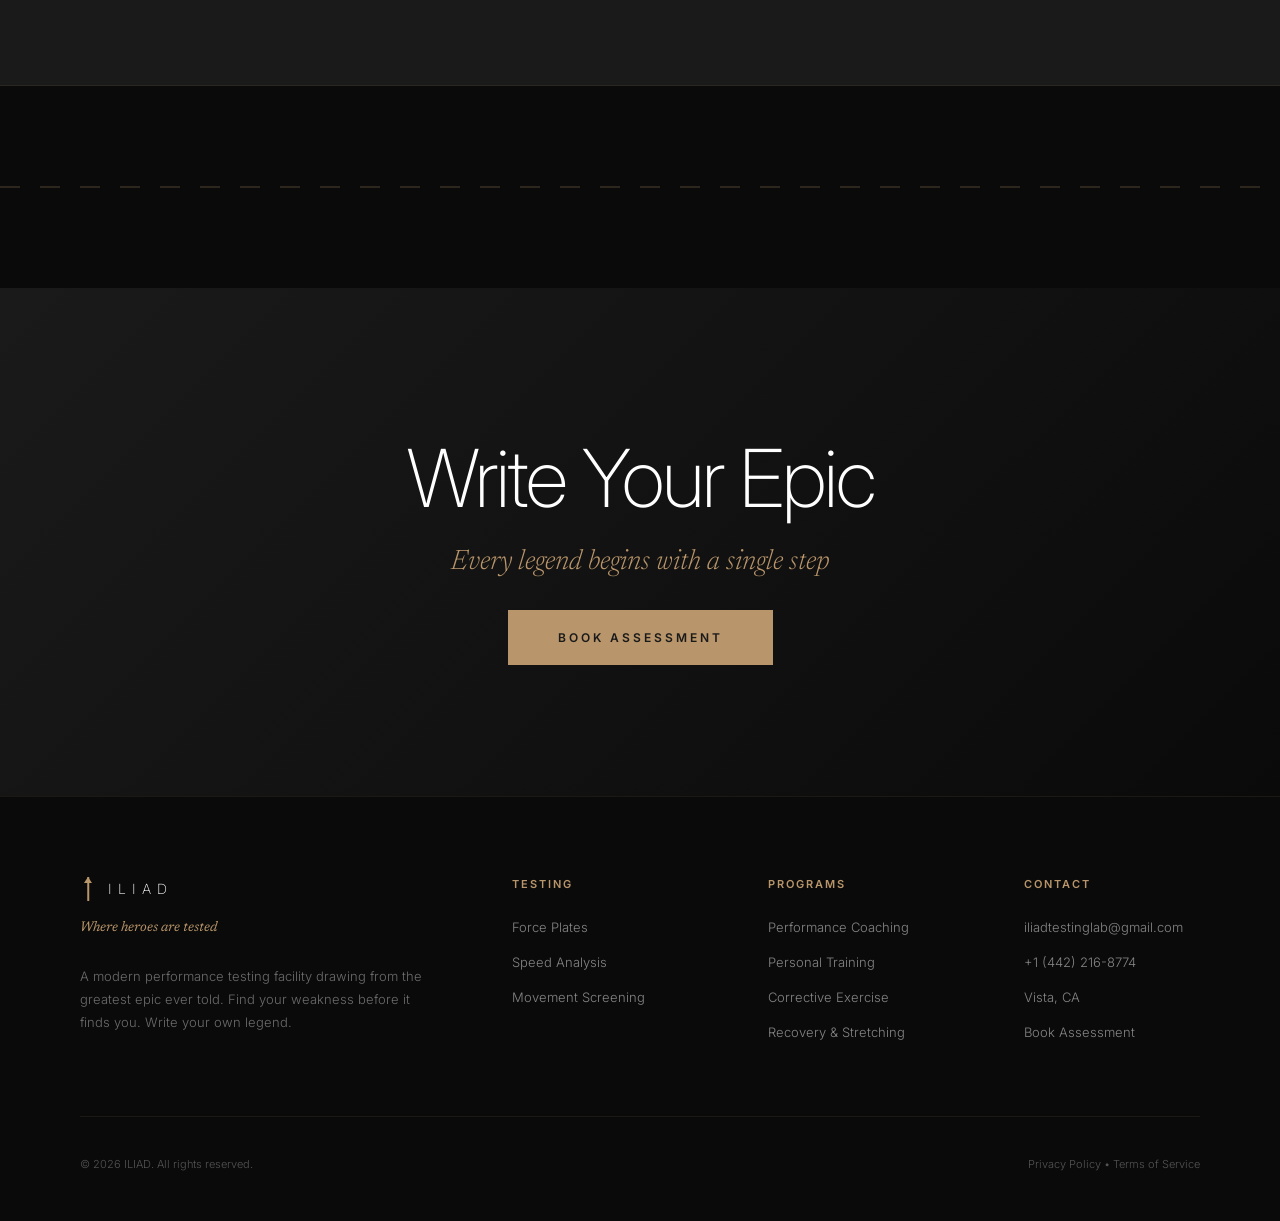
==== commit bc725216: "Refresh site copy + add Instagram story page - Update contact email to iliadtestinglab@gmail.com - A" ====
--- a/index.html
+++ b/index.html
@@ -63,13 +63,13 @@
             <h1 class="hero-title" data-content="home.hero.title">ILIAD</h1>
             <p class="hero-subtitle" data-content="home.hero.subtitle">Find your weakness. Write your epic.</p>
             <p class="hero-description" data-content="home.hero.description">
-                The Iliad told the stories of warriors brought down by hidden weaknesses.
+                <em>The Iliad</em> told the stories of warriors brought down by hidden weaknesses.
                 We make sure your story ends differently. We find the flaw first — through force plates,
                 timing gates, and movement analysis — then we build the discipline that erases it:
-                coaching, training, recovery.
+                coaching, training, corrective, recovery.
             </p>
             <div class="hero-ctas">
-                <a href="book.html" class="btn-primary" data-content="buttons.beginJourney">Begin Your Journey</a>
+                <a href="book.html" class="btn-primary" data-content="buttons.bookAssessment">Book Assessment</a>
                 <a href="testing.html" class="btn-secondary" data-content="buttons.learnMore">Learn More</a>
             </div>
 
@@ -96,7 +96,7 @@
             "Achilles was the greatest warrior. One weakness brought him down.
             Every hero has an Achilles heel. We find yours first."
         </p>
-        <p class="epic-quote-attribution" data-content="home.quote.attribution">The Iliad Principle</p>
+        <p class="epic-quote-attribution" data-content="home.quote.attribution">The ILIAD Principle</p>
     </section>
 
     <section class="services" id="testing">
@@ -285,7 +285,7 @@
             </div>
 
             <div class="journey-cta reveal">
-                <a href="journey.html" class="card-link" data-content="buttons.readMethod">Read the method</a>
+                <a href="journey.html" class="card-link" data-content="buttons.cardLearnMore">Learn more</a>
             </div>
         </div>
     </section>
@@ -296,7 +296,7 @@
         <div class="cta-container">
             <h2 class="cta-title" data-content="home.cta.title">Write Your Epic</h2>
             <p class="cta-subtitle" data-content="home.cta.subtitle">Every legend begins with a single step</p>
-            <a href="book.html" class="btn-primary" data-content="buttons.scheduleAssessment">Schedule Assessment</a>
+            <a href="book.html" class="btn-primary" data-content="buttons.bookAssessment">Book Assessment</a>
         </div>
     </section>
 
@@ -345,7 +345,7 @@
         </div>
 
         <div class="footer-bottom">
-            <div data-content="brand.copyright">© 2026 Iliad. All rights reserved.</div>
+            <div data-content="brand.copyright">© 2026 ILIAD. All rights reserved.</div>
             <div><a href="privacy.html">Privacy Policy</a> • <a href="terms.html">Terms of Service</a></div>
         </div>
     </footer>
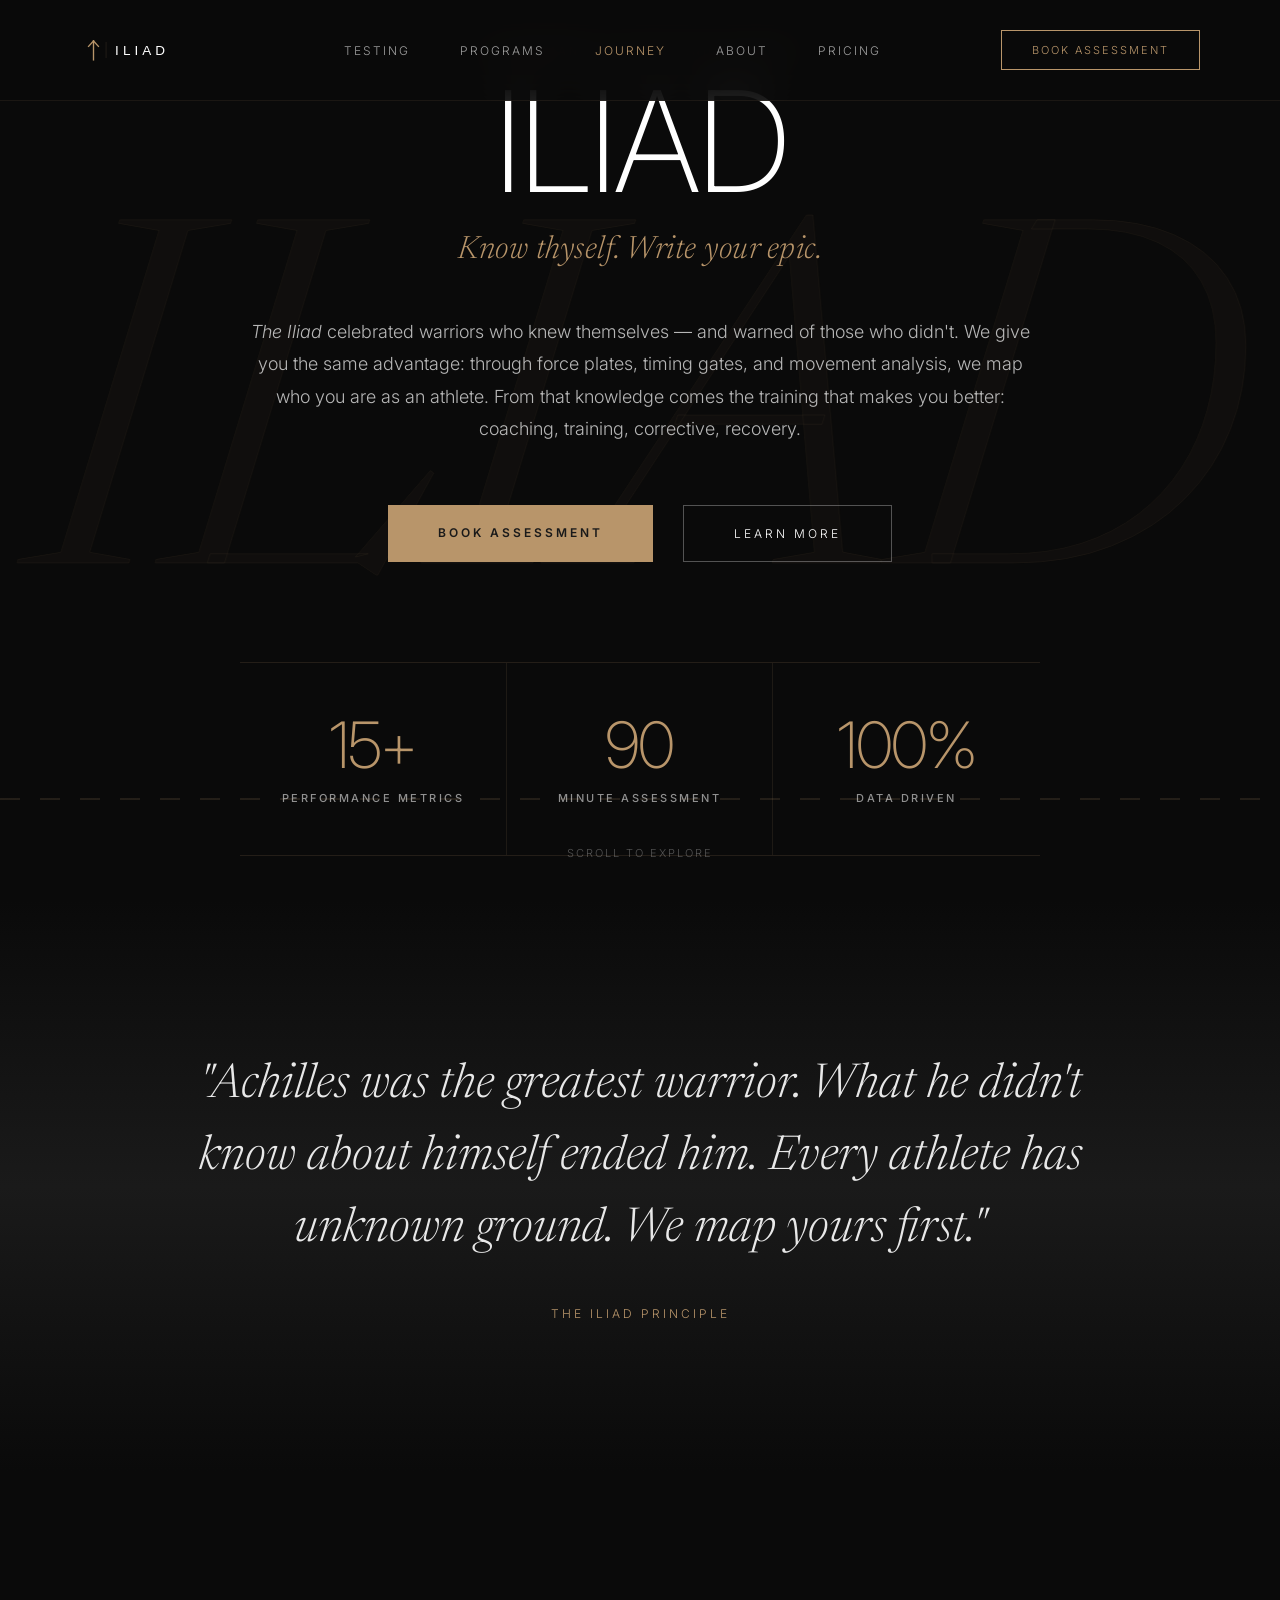
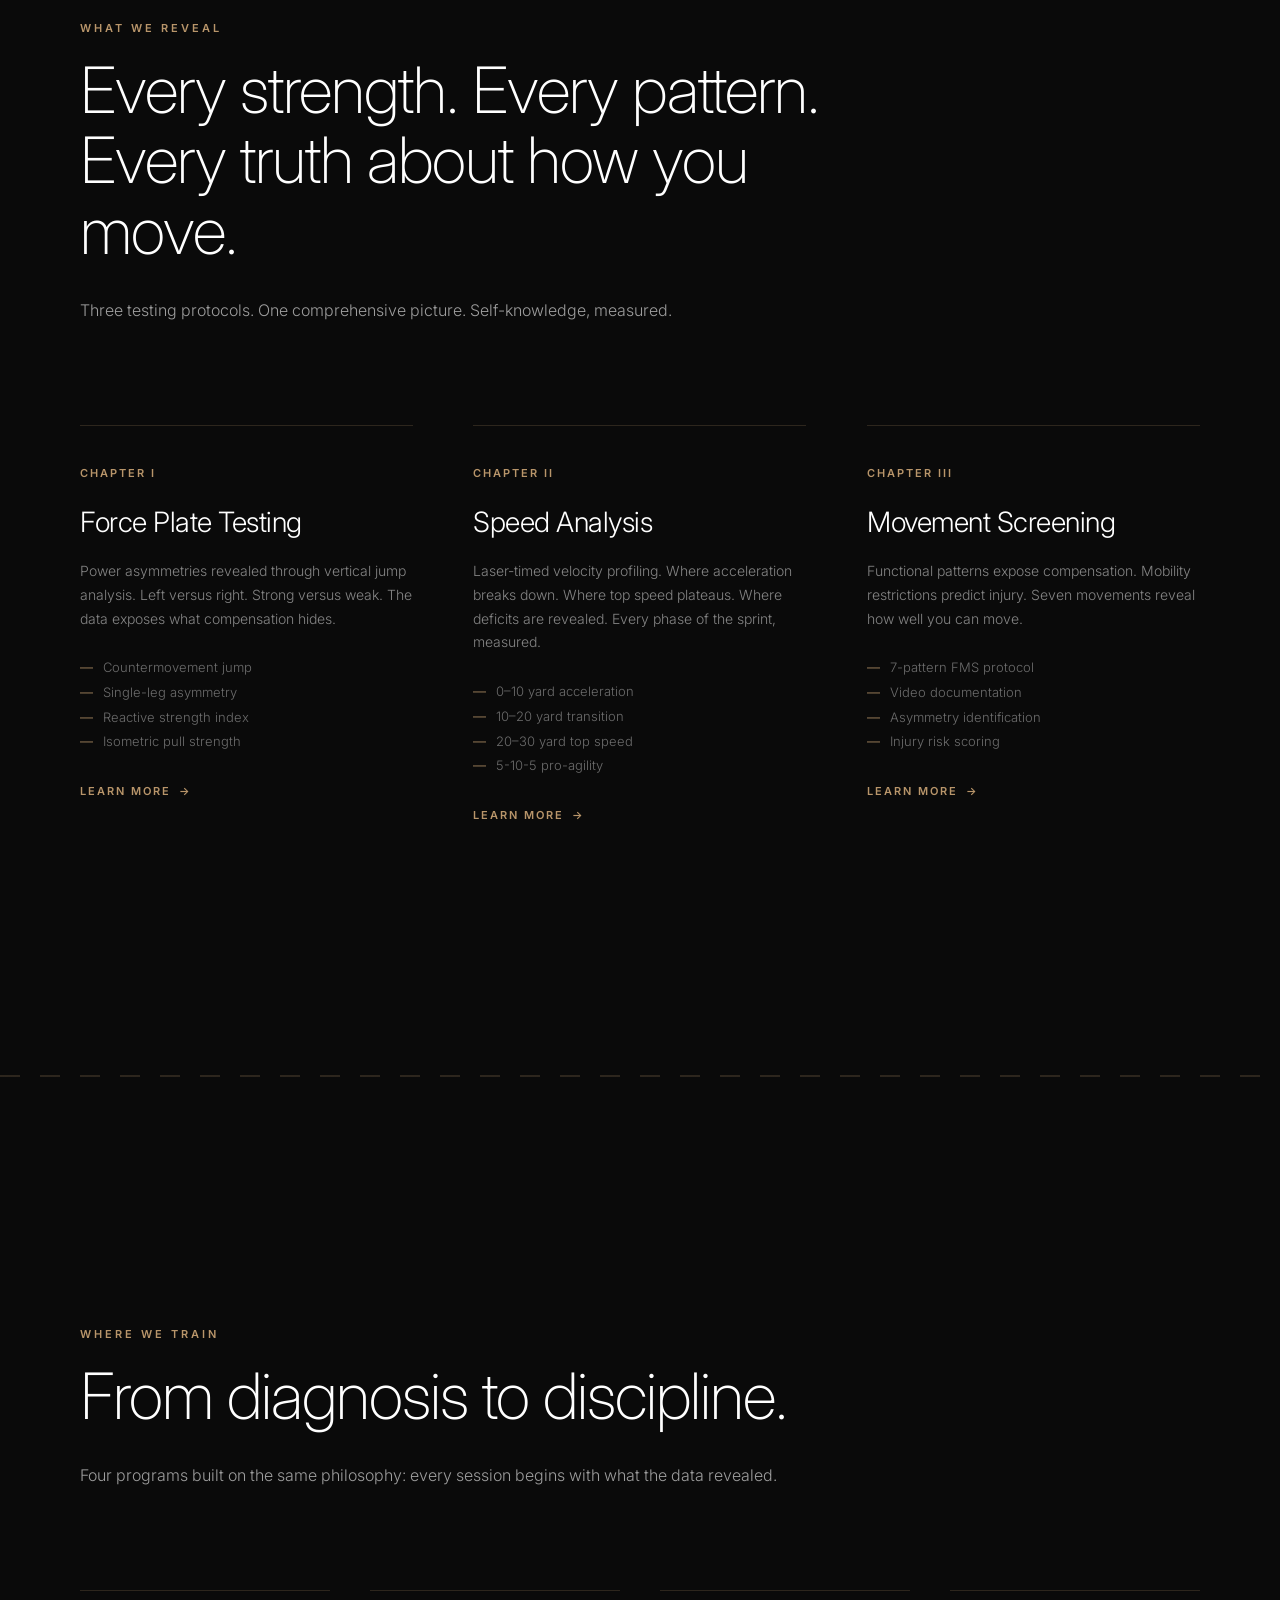
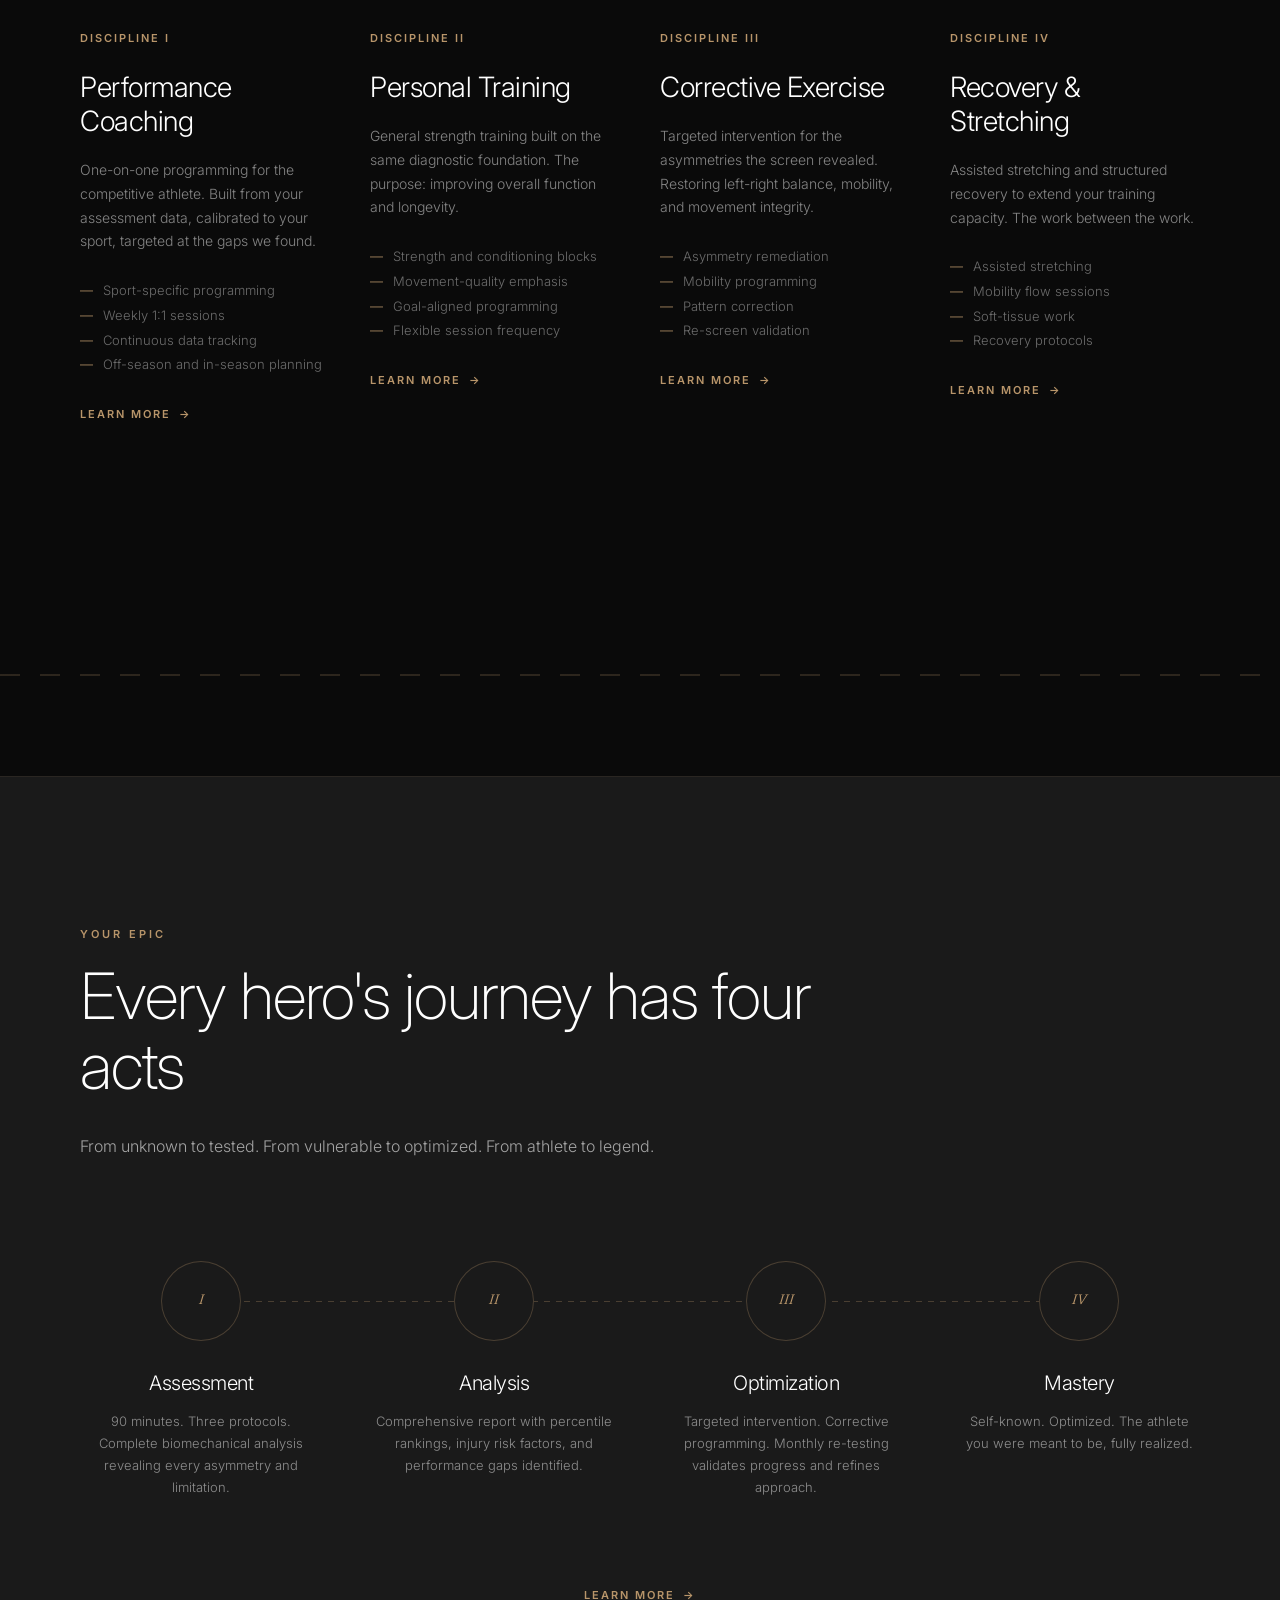
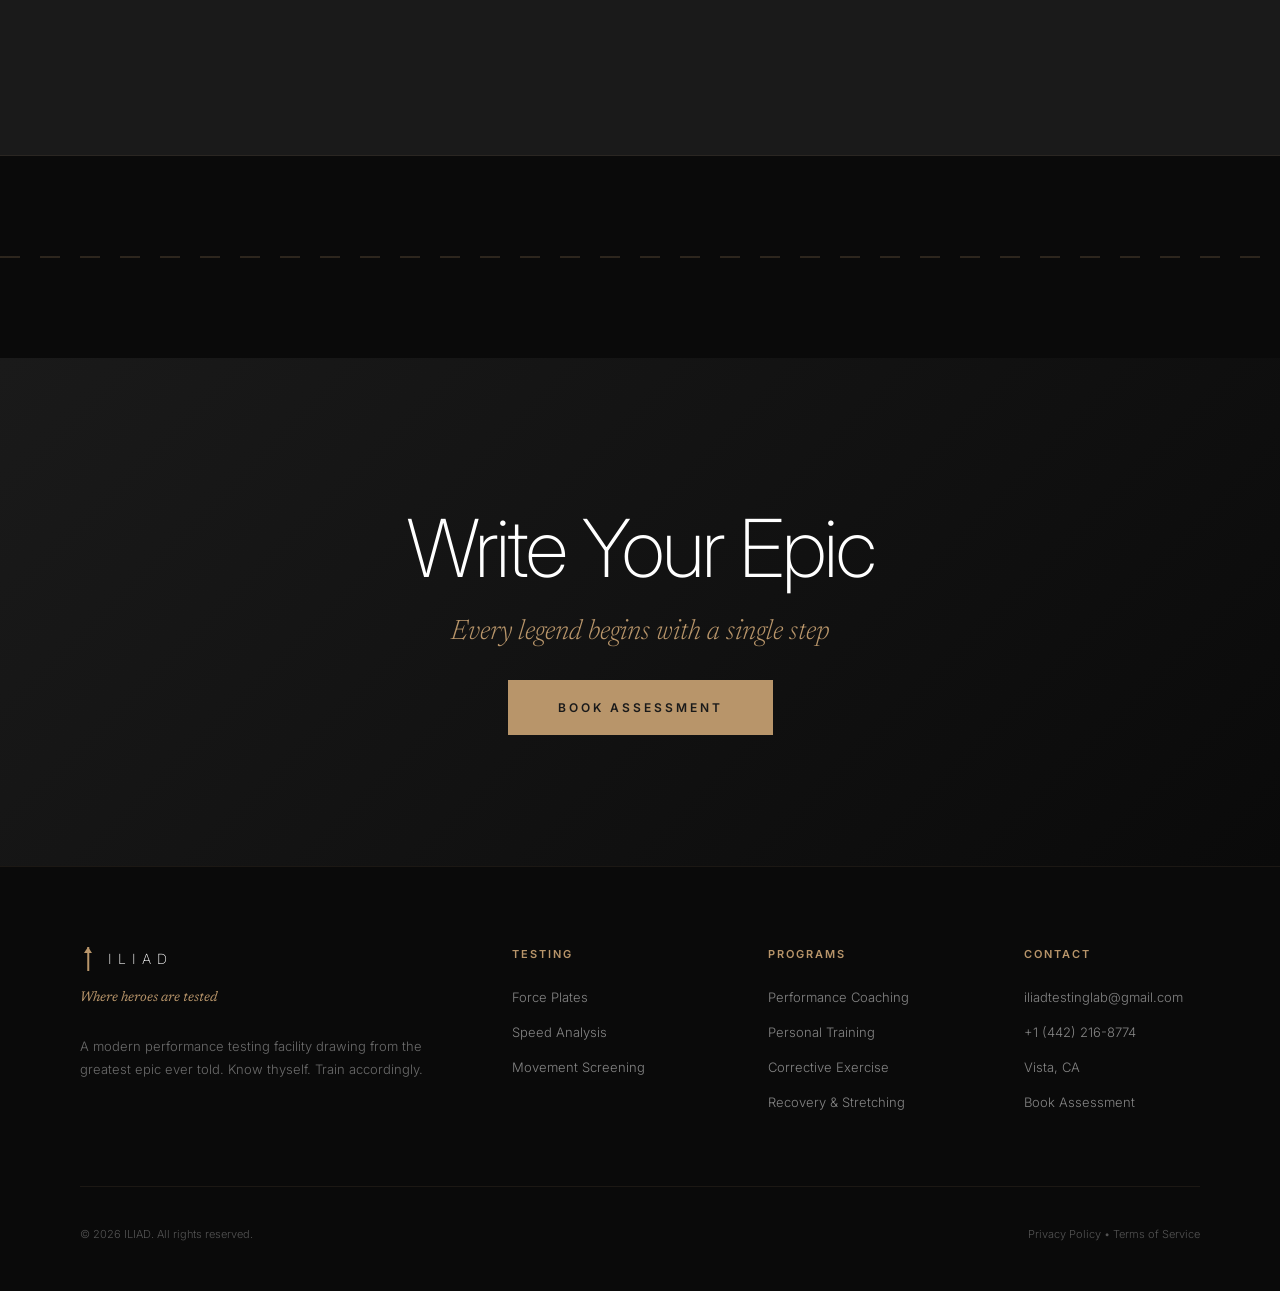
==== commit 0e190c9a: "Reframe site copy around 'Know thyself' / self-knowledge Shifts brand voice from "find your weakness" ====
--- a/index.html
+++ b/index.html
@@ -5,17 +5,17 @@
     <meta name="viewport" content="width=device-width, initial-scale=1.0">
     <title>ILIAD — Performance Testing Facility</title>
 
-    <meta name="description" content="ILIAD is a performance testing facility that uses force plates, timing gates, and movement analysis to find athletic weaknesses before they become injuries. San Diego, CA.">
+    <meta name="description" content="ILIAD is a performance testing facility that uses force plates, timing gates, and movement analysis to help athletes understand themselves — and improve faster as a result. San Diego, CA.">
     <meta name="theme-color" content="#0A0A0A">
 
     <meta property="og:type" content="website">
     <meta property="og:title" content="ILIAD — Performance Testing Facility">
-    <meta property="og:description" content="Find your weakness. Write your epic. Comprehensive athletic testing in San Diego.">
+    <meta property="og:description" content="Know thyself. Write your epic. Comprehensive athletic testing in San Diego.">
     <meta property="og:image" content="og-image.jpg">
 
     <meta name="twitter:card" content="summary_large_image">
     <meta name="twitter:title" content="ILIAD — Performance Testing Facility">
-    <meta name="twitter:description" content="Find your weakness. Write your epic.">
+    <meta name="twitter:description" content="Know thyself. Write your epic.">
 
     <link rel="icon" type="image/svg+xml" href="data:image/svg+xml;utf8,<svg xmlns='http://www.w3.org/2000/svg' viewBox='0 0 24 32'><rect x='11' y='8' width='2' height='24' fill='%23B8956A'/><polygon points='12,0 18,8 6,8' fill='%23B8956A'/></svg>">
 
@@ -61,11 +61,11 @@
         <div class="hero-content">
             <div class="hero-label" data-content="home.hero.label">Performance Testing Facility</div>
             <h1 class="hero-title" data-content="home.hero.title">ILIAD</h1>
-            <p class="hero-subtitle" data-content="home.hero.subtitle">Find your weakness. Write your epic.</p>
+            <p class="hero-subtitle" data-content="home.hero.subtitle">Know thyself. Write your epic.</p>
             <p class="hero-description" data-content="home.hero.description">
-                <em>The Iliad</em> told the stories of warriors brought down by hidden weaknesses.
-                We make sure your story ends differently. We find the flaw first — through force plates,
-                timing gates, and movement analysis — then we build the discipline that erases it:
+                <em>The Iliad</em> celebrated warriors who knew themselves — and warned of those who didn't.
+                We give you the same advantage: through force plates, timing gates, and movement analysis,
+                we map who you are as an athlete. From that knowledge comes the training that makes you better:
                 coaching, training, corrective, recovery.
             </p>
             <div class="hero-ctas">
@@ -93,8 +93,8 @@
 
     <section class="epic-quote">
         <p class="epic-quote-text reveal" data-content="home.quote.text">
-            "Achilles was the greatest warrior. One weakness brought him down.
-            Every hero has an Achilles heel. We find yours first."
+            "Achilles was the greatest warrior. What he didn't know about himself ended him.
+            Every athlete has unknown ground. We map yours first."
         </p>
         <p class="epic-quote-attribution" data-content="home.quote.attribution">The ILIAD Principle</p>
     </section>
@@ -102,9 +102,9 @@
     <section class="services" id="testing">
         <div class="section-header reveal">
             <div class="section-label" data-content="home.testingSummary.label">What We Reveal</div>
-            <h2 class="section-title" data-content="home.testingSummary.title">Every weakness. Every imbalance. Every risk.</h2>
+            <h2 class="section-title" data-content="home.testingSummary.title">Every strength. Every pattern. Every truth about how you move.</h2>
             <p class="section-description" data-content="home.testingSummary.description">
-                Three testing protocols. One comprehensive picture. No vulnerability goes undetected.
+                Three testing protocols. One comprehensive picture. Self-knowledge, measured.
             </p>
         </div>
 
@@ -177,7 +177,7 @@
                 <h3 class="service-title" data-content="home.programCards.card1.title">Performance Coaching</h3>
                 <p class="service-description" data-content="home.programCards.card1.description">
                     One-on-one programming for the competitive athlete. Built from your assessment data,
-                    calibrated to your sport, targeted at the limiters we found.
+                    calibrated to your sport, targeted at the gaps we found.
                 </p>
                 <ul class="service-features" data-content="home.programCards.card1.features">
                     <li>Sport-specific programming</li>
@@ -263,7 +263,7 @@
                     <div class="step-icon" data-content="home.journeySteps.step2.roman">II</div>
                     <h3 class="step-title" data-content="home.journeySteps.step2.title">Analysis</h3>
                     <p class="step-description" data-content="home.journeySteps.step2.description">
-                        Comprehensive report with percentile rankings, injury risk factors, and performance limiters identified.
+                        Comprehensive report with percentile rankings, injury risk factors, and performance gaps identified.
                     </p>
                 </div>
 
@@ -279,7 +279,7 @@
                     <div class="step-icon" data-content="home.journeySteps.step4.roman">IV</div>
                     <h3 class="step-title" data-content="home.journeySteps.step4.title">Mastery</h3>
                     <p class="step-description" data-content="home.journeySteps.step4.description">
-                        Weakness eliminated. Performance optimized. The athlete you were meant to be, fully realized.
+                        Self-known. Optimized. The athlete you were meant to be, fully realized.
                     </p>
                 </div>
             </div>
@@ -310,7 +310,7 @@
                 <div class="footer-tagline" data-content="brand.tagline">Where heroes are tested</div>
                 <p class="footer-description" data-content="brand.description">
                     A modern performance testing facility drawing from the greatest epic ever told.
-                    Find your weakness before it finds you. Write your own legend.
+                    Know thyself. Train accordingly.
                 </p>
             </div>
 
